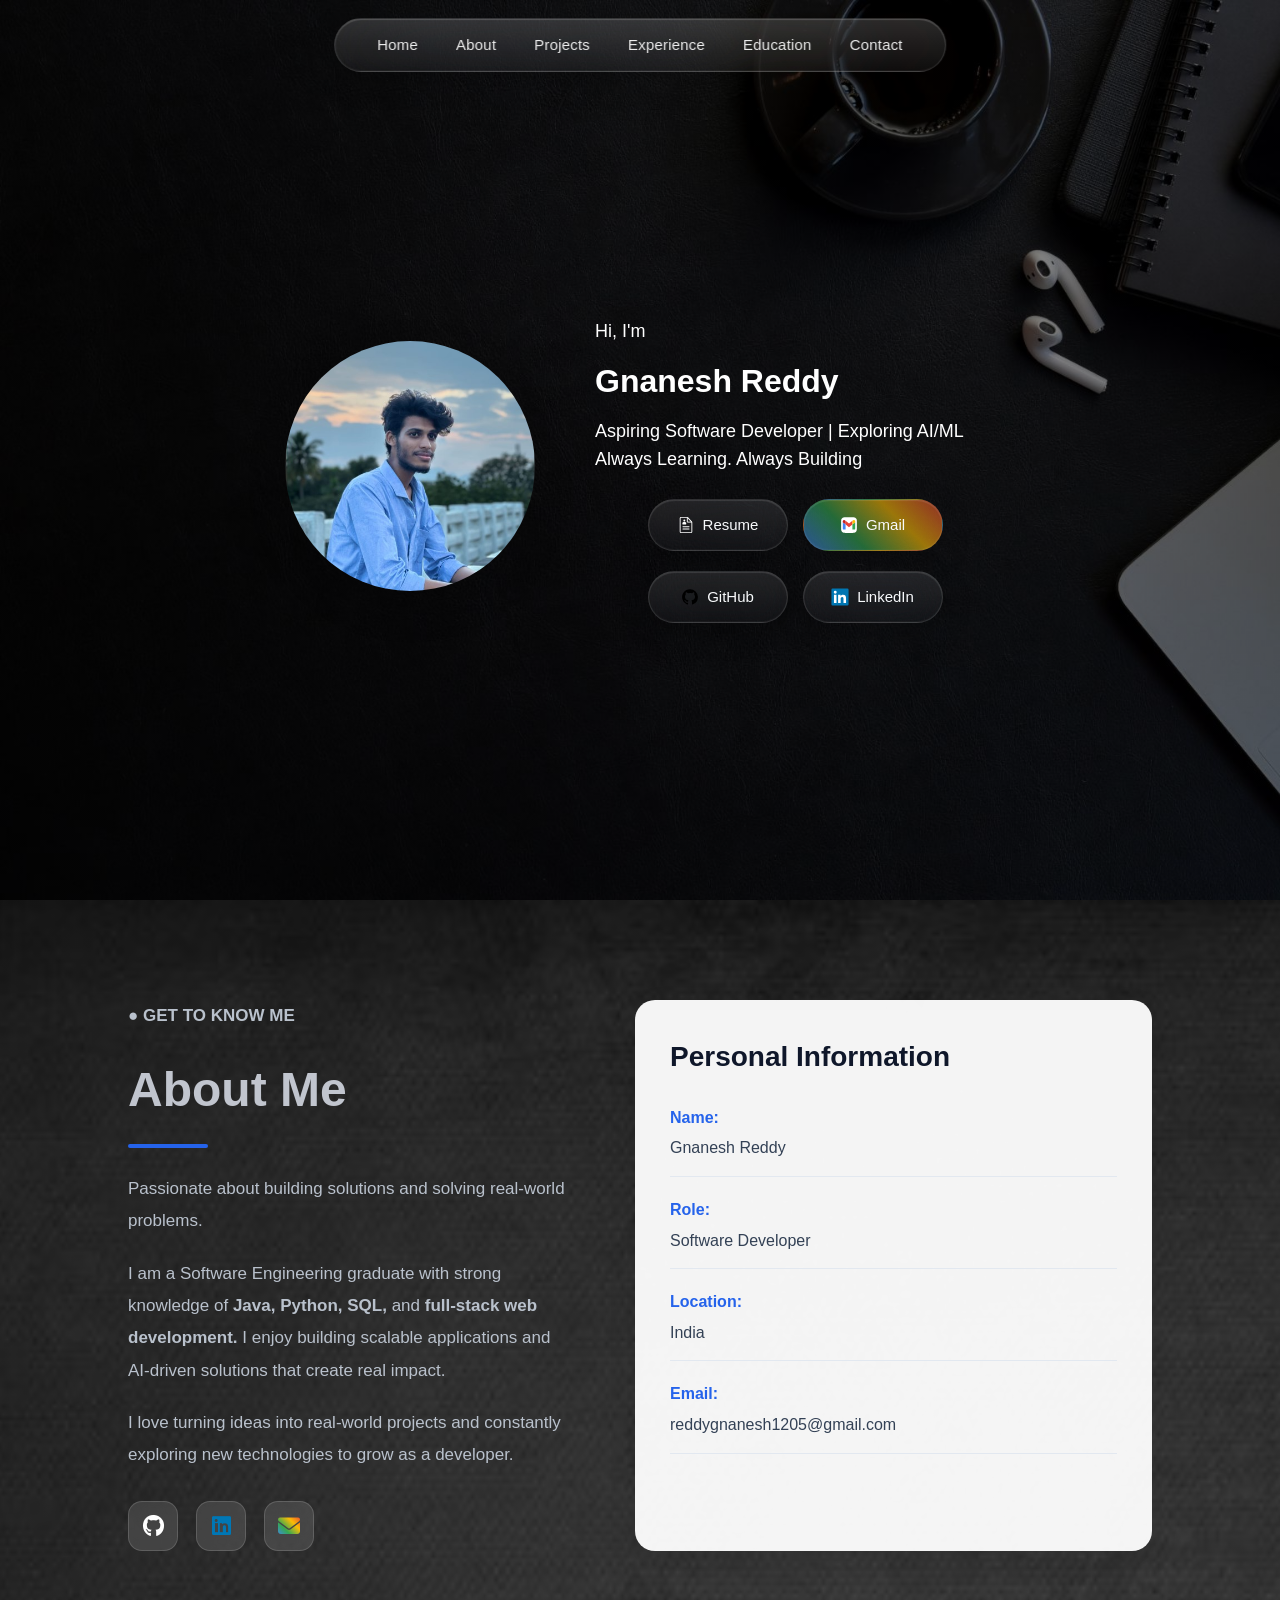
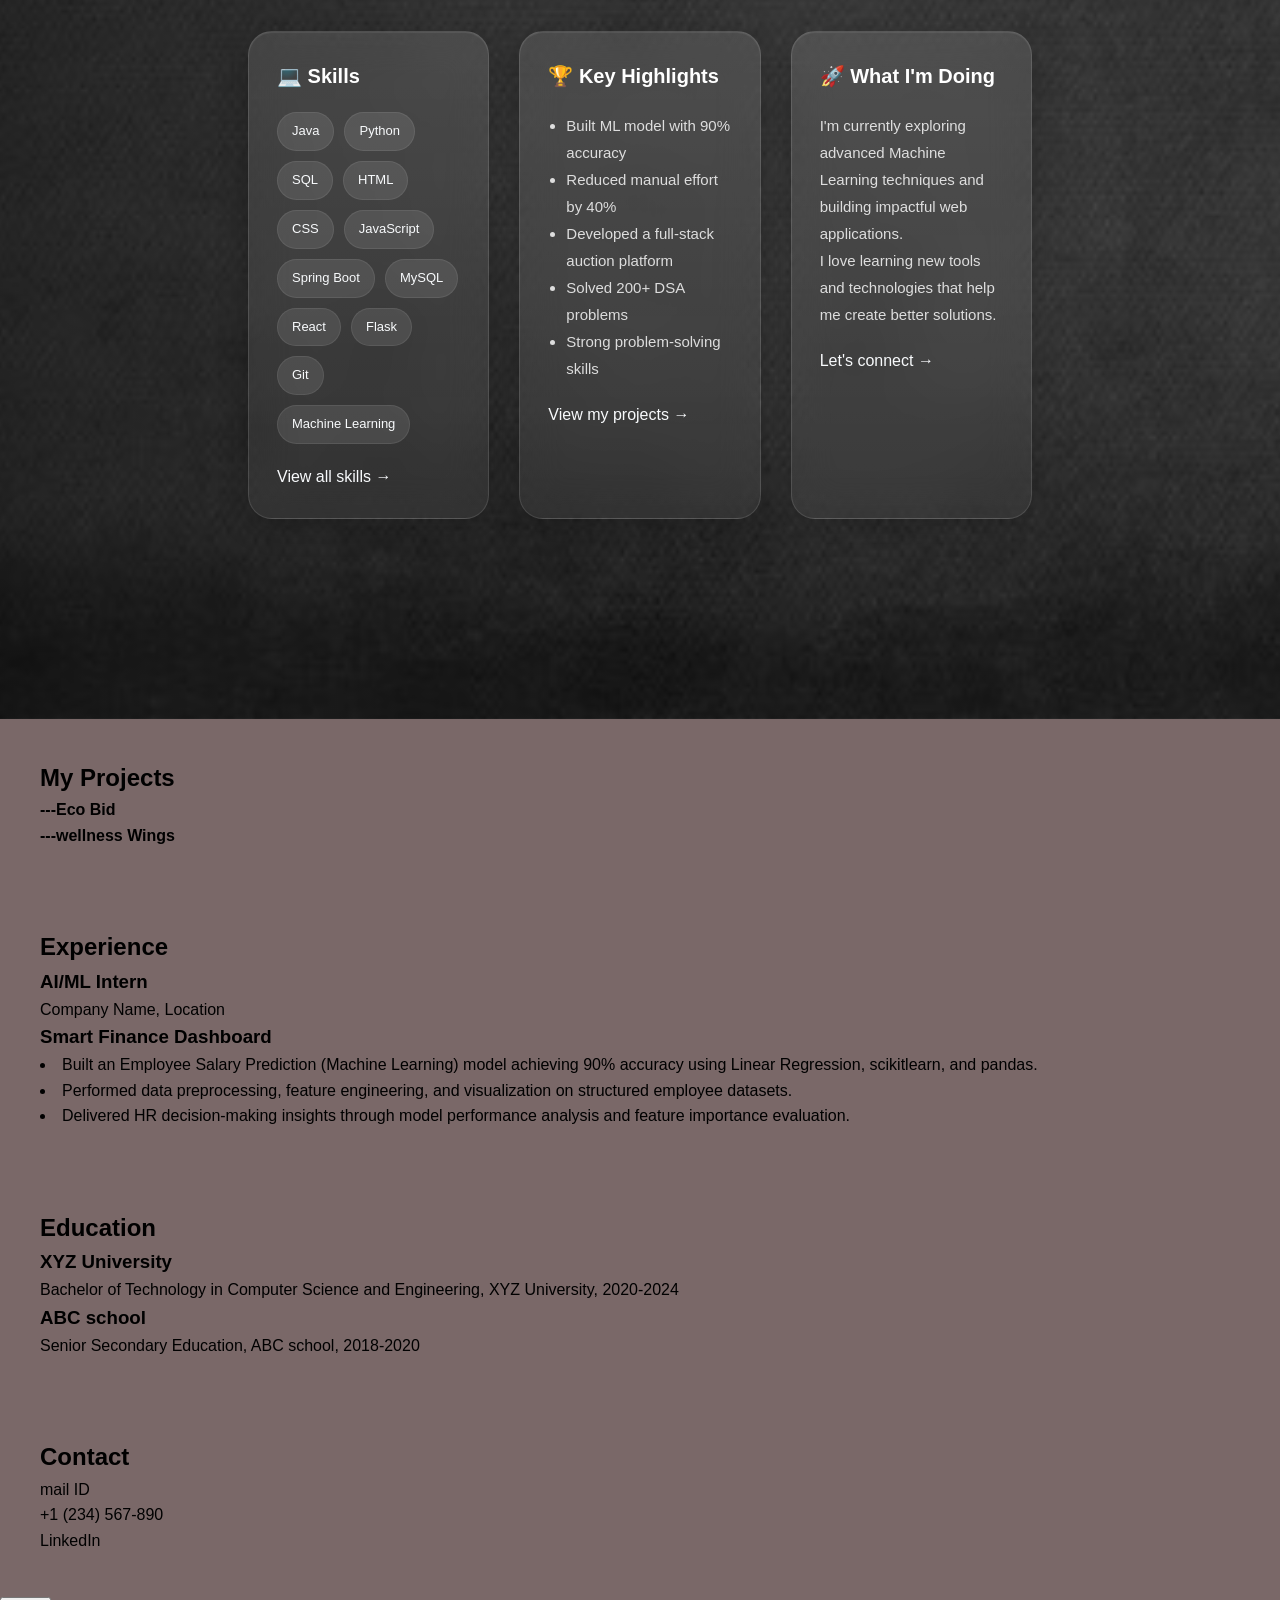
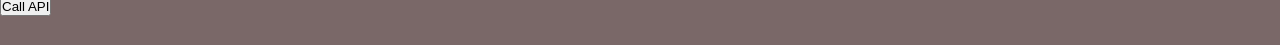
==== Index-page/index.html @ 22f705d9 "first commit" ====
<!DOCTYPE html>
<html lang="en">
<head>
    <meta charset="UTF-8">
    <meta name="viewport" content="width=device-width, initial-scale=1.0">
    <title>Gnanesh Reddy Portfolio</title>
    <link rel="stylesheet" href="style.css">
    <link rel="stylesheet"
href="https://cdnjs.cloudflare.com/ajax/libs/font-awesome/6.5.1/css/all.min.css">
</head>
<body>
    <!-- Navbar -->
    <header>
     <nav>
    <a href="#home">Home</a>
    <a href="#about">About</a>
    <a href="#projects">Projects</a>
    <a href="#experience">Experience</a>
    <a href="#education">Education</a>
    <a href="#contact">Contact</a>
</nav>
    </header>
    <section id="home" class="hero">
    <div class="hero-content">

        <!-- Left: Image -->
        <div class="hero-image">
            <img src="../images/gnanesh.jpeg" alt="Profile Photo">
        </div>

        <!-- Right: Text -->
        <div class="hero-text">
            <p class="intro">Hi, I'm</p>
            <h1>Gnanesh Reddy</h1>
            <h3 class="role">Aspiring Software Developer | Exploring AI/ML
            Always Learning. Always Building</h3>

            <div class="buttons">
                <a href="../files/Gnanesh_Reddy_Resume.pdf"class="resume"target="_blank"><img src="../icons/resume.svg" alt="resume">Resume</a>
                <a href="mailto:reddygnanesh1205@gmail.com"class="gmail"><img src="../icons/gmail.svg" alt="gmail">Gmail</a>
            </div>
            <div class="socials">
                <a href="https://github.com/gnanesh-reddy-12" class="social github" target="_blank"><img src="../icons/github.svg" alt="github">GitHub</a>
                <a href="http://www.linkedin.com/in/gnanesh-reddy" class="social linkedin" target="_blank"><img src="../icons/linkedin.svg" alt="linkedin">LinkedIn</a>
            </div>
</div>
</div>
                                             
</section>
<section id="about" class="about-section">

    <div class="about-container">

        <!-- Left Side -->
        <div class="about-text hidden-left">

            <p class="about-small-title">● GET TO KNOW ME</p>

            <h2>About Me</h2>

            <div class="about-line"></div>

            <p class="about-intro">
                Passionate about building solutions and solving real-world problems.
            </p>

            <p>
                I am a Software Engineering graduate with strong knowledge of 
                <strong>Java, Python, SQL,</strong> and 
                <strong>full-stack web development.</strong> 
                I enjoy building scalable applications and AI-driven solutions 
                that create real impact.
            </p>

            <p>
                I love turning ideas into real-world projects and constantly 
                exploring new technologies to grow as a developer.
            </p>

            <!-- Icons BELOW content -->
            <div class="mini-links">

    <a href="https://github.com/gnanesh-reddy-12"
       target="_blank"
       class="mini-box github-icon">

        <i class="fa-brands fa-github"></i>
    </a>

    <a href="https://linkedin.com/in/gnanesh-reddy"
       target="_blank"
       class="mini-box linkedin-icon">

        <i class="fa-brands fa-linkedin"></i>
    </a>

    <a href="mailto:reddygnanesh1205@gmail.com"
       class="mini-box gmail-icon">

        <i class="fa-solid fa-envelope"></i>
    </a>

</div>

        </div>

        <!-- Right Side -->
        <div class="about-card hidden-right">

            <h3>Personal Information</h3>

            <div class="info-item">
                <span>Name:</span>
                <p>Gnanesh Reddy</p>
            </div>

            <div class="info-item">
                <span>Role:</span>
                <p>Software Developer</p>
            </div>

            <div class="info-item">
                <span>Location:</span>
                <p>India</p>
            </div>

            <div class="info-item">
                <span>Email:</span>
                <p>reddygnanesh1205@gmail.com</p>
            </div>

        </div>

    </div>
    <section class="info-cards">

    <!-- Skills -->
    <div class="info-card">

        <h3>💻 Skills</h3>

        <div class="skill-tags">

            <span>Java</span>
            <span>Python</span>
            <span>SQL</span>
            <span>HTML</span>
            <span>CSS</span>
            <span>JavaScript</span>
            <span>Spring Boot</span>
            <span>MySQL</span>
            <span>React</span>
            <span>Flask</span>
            <span>Git</span>
            <span>Machine Learning</span>

        </div>

        <a href="#">View all skills →</a>

    </div>


    <!-- Highlights -->
    <div class="info-card">

        <h3>🏆 Key Highlights</h3>

        <ul>
            <li>Built ML model with 90% accuracy</li>
            <li>Reduced manual effort by 40%</li>
            <li>Developed a full-stack auction platform</li>
            <li>Solved 200+ DSA problems</li>
            <li>Strong problem-solving skills</li>
        </ul>

        <a href="#projects">View my projects →</a>

    </div>


    <!-- What I'm Doing -->
    <div class="info-card">

        <h3>🚀 What I'm Doing</h3>

        <p>
            I'm currently exploring advanced Machine Learning techniques
            and building impactful web applications.
        </p>

        <p>
            I love learning new tools and technologies that help me
            create better solutions.
        </p>

        <a href="#contact">Let's connect →</a>

    </div>

</section>

</section>

    <section id="projects"> 
    <h2>
    <a href="projects.html" class="main-link">My Projects</a>
</h2>
        <h4>---Eco Bid</h4>
        <h4>---wellness Wings</h4>
    </section>

    <section id="experience">
        <h2>Experience</h2>
        <h3>AI/ML Intern</h3>
        <p>Company Name, Location</p>
        <h3>Smart Finance Dashboard</h3>
            <li>
                Built an Employee Salary Prediction (Machine Learning) model achieving 90% accuracy using Linear Regression, scikitlearn, and pandas.
            </li>
            <li>
                Performed data preprocessing, feature engineering, and visualization on structured employee datasets.
            </li>
            <li>
               Delivered HR decision-making insights through model performance analysis and feature importance evaluation.
            </li>
    </section>

    <section id="education">
        <h2>Education</h2>
        <h3> XYZ University</h3>
        <p>Bachelor of Technology in Computer Science and Engineering, XYZ University, 2020-2024</p>
        <h3>ABC school</h3>
        <p>Senior Secondary Education, ABC school, 2018-2020</p>
    </section>


    <section id="contact">
        <h2>Contact</h2>
        <a href="mailto:reddygnanesh1205@gmail.com" class="main-link">mail ID</a>
        <p>
            <a href="tel:+1234567890" class="main-link">+1 (234) 567-890</a>
        </p>
        <p>
            <a href="http://www.linkedin.com/in/gnanesh-reddy" class="main-link" target="_blank">LinkedIn</a>
        </p>
    </section>
    <button onclick="callData()">Call API</button>
    <marquee>
        <div id="api-data">
        </div>
    </marquee>
    <!-- Link JS -->
    <script src="main.js"></script>
</body>
</html>
---- Index-page/style.css ----
* {
    margin: 0;
    padding: 0;
    box-sizing: border-box;
}
body {
    font-family: Arial, sans-serif;
    line-height: 1.6;
    background: #7a6868;
    background-size: cover;
    background-position: center;
    background-repeat: no-repeat;
}
header {
    position: fixed;
    top: 18px;
    left: 50%;
    transform: translateX(-50%);
    z-index: 1000;
}
nav {
    display: flex;
    align-items: center;
    justify-content: center;
    gap: 38px;
    padding: 14px 42px;
    border-radius: 999px;
    background:                         /* Liquid Glass */
        linear-gradient(
            to bottom,
            rgba(255,255,255,0.16),
            rgba(255,255,255,0.05)
        );
    backdrop-filter: blur(30px) saturate(180%);
    -webkit-backdrop-filter: blur(30px) saturate(180%);
    border: 1px solid rgba(255,255,255,0.12);
    box-shadow:
        0 8px 30px rgba(0,0,0,0.22),
        inset 0 1px 1px rgba(255,255,255,0.18),
        inset 0 -1px 1px rgba(255,255,255,0.05);
    overflow: hidden;
    position: relative;
}
nav a {
    position: relative;
    text-decoration: none;
    color: rgba(255,255,255,0.92);
    font-size: 15px;
    font-weight: 500;
    letter-spacing: 0.2px;
    transition: all 0.25s ease;
}
nav a:hover {
    color: white;
    transform: translateY(-2px);
}
nav a::after {
    content: "";
    position: absolute;
    left: 0;
    bottom: -5px;
    width: 0%;
    height: 1.5px;
    border-radius: 20px;
    background: rgba(255,255,255,0.75);
    transition: width 0.25s ease;
}
nav a:hover::after {
    width: 100%;
}
section {
    padding: 40px;
}
.main-link {
    text-decoration: none;
    color: inherit;
}
.main-link:hover {
    color: #3a3737;         
}
.hero {
    height: 100vh;              /* full screen */
    padding-top: 80px;          /* pushes content below navbar */
    display: flex;
    justify-content: center;
    align-items: center;
    background-image: 
        linear-gradient(rgba(0,0,0,0.5), rgba(0,0,0,0.5)),
        url("../images/main_background.jpg");
    background-size: cover;
    background-position: center;
}
.hero-content {
    display: flex;
    align-items: center;
    justify-content: center;
    gap: 60px;
    max-width: 1100px;
    width: 100%;
}
.hero-image img {
    width: 250px;
    height: 250px;
    transition: transform 0.3s ease;
    border-radius: 50%;
    object-fit: cover;
    border: transparent;
    box-shadow: 0 15px 40px rgba(0,0,0,0.15);
}
.hero-image img:hover {
    transform: scale(1.15);
    box-shadow: 0 15px 40px rgba(255, 255, 255, 0.55);
}
.hero-text {
    font-size: 18px;
    font-weight: 500;
    max-width: 400px;
    color: white;
}
.intro {
    font-size: 18px; 
    font-weight: 500;   
    color: white;
    margin-bottom: 5px;
}
    .hero-text h1 {
    color: white;
    font-size: 32px;
    font-weight: 700;
    margin: 10px 0;
}

.role {
    color: #ffffff;
    font-size: 18px;
    font-weight: 500;
    margin-bottom: 25px;   /* increase spacing */
    display: block;
}
.buttons {
    display: flex;
    gap: 15px;
    justify-content: center;
    margin-bottom: 20px;
}
.resume,
.gmail,
.social {
    min-width: 140px;
    height: 52px;
    padding: 12px 24px;
    border-radius: 999px;
    display: inline-flex;
    align-items: center;
    justify-content: center;
    gap: 8px;
    text-decoration: none;
    color: #f8fafc;
    font-size: 15px;
    font-weight: 500;
    background:
        linear-gradient(
            to bottom,
            rgba(255,255,255,0.14),
            rgba(255,255,255,0.05)
        );
    backdrop-filter: blur(22px) saturate(180%);
    -webkit-backdrop-filter: blur(22px) saturate(180%);
    border: 1px solid rgba(255,255,255,0.12);
    box-shadow:
        0 8px 30px rgba(0,0,0,0.22),
        inset 0 1px 1px rgba(255,255,255,0.12),
        inset 0 -1px 1px rgba(255,255,255,0.04);
    transition: all 0.3s ease;
}
.resume:hover,
.social:hover {
    transform: translateY(-4px);
    background:
        linear-gradient(
            to bottom,
            rgba(255,255,255,0.18),
            rgba(255,255,255,0.08)
        );
    box-shadow:
        0 12px 35px rgba(255,255,255,0.08),
        0 6px 20px rgba(0,0,0,0.22);
}
.resume {
    background:
        linear-gradient(
            to bottom,
            rgba(255,255,255,0.10),
            rgba(255,255,255,0.03)
        );
}
.gmail {
    background:
        linear-gradient(
            45deg,
            rgba(66,133,244,0.60),
            rgba(52,168,83,0.60),
            rgba(251,188,5,0.60),
            rgba(234,67,53,0.60)
        );
    border: 1px solid rgba(255,255,255,0.08);
}
.gmail:hover {
    transform: translateY(-4px);
    background:
        linear-gradient(
            45deg,
            rgba(66,133,244,0.75),
            rgba(52,168,83,0.75),
            rgba(251,188,5,0.75),
            rgba(234,67,53,0.75)
        );
    box-shadow:
        0 12px 35px rgba(255,255,255,0.08),
        0 6px 20px rgba(0,0,0,0.22);
}
.resume img,
.gmail img,
.social img {
    width: 18px;
    height: 18px;
    object-fit: contain;
}
.socials {
    margin-top: 20px;
    display: flex;
    gap: 15px;
    justify-content: center;
    flex-wrap: wrap;
}
.github {
    background:
        linear-gradient(
            to bottom,
            rgba(255,255,255,0.10),
            rgba(255,255,255,0.03)
        );
}
.linkedin {
    background:
        linear-gradient(
            to bottom,
            rgba(255,255,255,0.10),
            rgba(255,255,255,0.03)
        );
}
.github:hover,
.linkedin:hover {
    background:
        linear-gradient(
            to bottom,
            rgba(255,255,255,0.16),
            rgba(255,255,255,0.06)
        );

    border: 1px solid rgba(255,255,255,0.15);

    box-shadow:
        0 12px 35px rgba(255,255,255,0.08),
        0 6px 20px rgba(0,0,0,0.22);
}
.about-section {
    padding: 100px 10%;
    min-height: 100vh;
    background-image:
        linear-gradient(rgba(0,0,0,0.55),
            rgba(0,0,0,0.55)),
        url("../images/2_background.jpg");
    background-size: cover;
    background-position: center;
    background-repeat: no-repeat;
}
.about-container {
    display: flex;
    justify-content: space-between;
    gap: 60px;
    flex-wrap: wrap;
}
.about-text {
    flex: 1;
    min-width: 300px;
}
.about-small-title {
    color: #ced8ed;
    font-weight: 600;
    margin-bottom: 10px;
}
.about-text p {
    color: #b9c1cc;
    line-height: 1.9;
    margin-bottom: 20px;
    font-size: 17px;
}
.about-text h2 {
    font-size: 48px;
    margin-bottom: 15px;
    color: #c1c5ce;
}
.about-line {
    width: 80px;
    height: 4px;
    background: #2563eb;
    border-radius: 10px;
    margin-bottom: 25px;
}
.about-intro {
    font-size: 22px;
    font-weight: 500;
    color: #334155;
    margin-bottom: 25px;
}
.about-card {
    flex: 1;
    min-width: 280px;
    transition-delay: 0.2s;
    background: rgba(255,255,255,0.95);
    padding: 35px;
    border-radius: 20px;
    box-shadow: 0 10px 30px rgba(0,0,0,0.08);
}
.about-card h3 {
    margin-bottom: 25px;
    color: #0f172a;
    font-size: 28px;
}
.info-item {
    margin-bottom: 20px;
    padding-bottom: 15px;
    border-bottom: 1px solid #e2e8f0;
}
.info-item span {
    font-weight: bold;
    color: #2563eb;
}
.info-item p {
    margin-top: 5px;
    color: #334155;
}
/* Hidden initially */
.hidden-left,
.hidden-right {
    opacity: 0;
    transition: all 1.8s cubic-bezier(0.22, 1, 0.36, 1);
}
.hidden-left {
    transform: translateX(-120px);
}
.hidden-right {
    transform: translateX(120px);
}
.show {
    opacity: 1;
    transform: translateX(0);
}
.mini-links {
    display: flex;
    gap: 18px;
    margin-top: 30px;
}
.mini-box {
    width: 50px;
    height: 50px;
    display: flex;
    justify-content: center;
    align-items: center;
    background: rgba(255,255,255,0.12);
    border-radius: 14px;
    text-decoration: none;
    backdrop-filter: blur(10px);
    border: 1px solid rgba(255,255,255,0.15);
    transition: all 0.3s ease;
}
.mini-box i {
    font-size: 22px;
}
/* Hover animation */
.mini-box:hover {
    transform: translateY(-5px) scale(1.08);
}
/* GitHub */
.github-icon i {
    color: #ffffff;
}
/* LinkedIn */
.linkedin-icon i {
    color: #0077b5;
}
/* Gmail */
.gmail-icon i {
    background: linear-gradient(
        45deg,
        #4285F4,
        #34A853,
        #FBBC05,
        #EA4335
    );
    -webkit-background-clip: text;
    -webkit-text-fill-color: transparent;
}
/* Cards Section */
.info-cards {
    display: grid;
    grid-template-columns: repeat(3, 1fr);
    gap: 30px;
    /* ALIGN WITH ABOUT CONTENT */
    max-width: 1320px;

    margin: 80px auto 0 auto;

    padding: 0 120px 100px;

}
/* Individual Card */
.info-card {
    padding: 28px;
    width: 100%;
    border-radius: 24px;

    /* Liquid Glass */
    background:
        linear-gradient(
            to bottom,
            rgba(255,255,255,0.12),
            rgba(255,255,255,0.05)
        );

    backdrop-filter: blur(20px) saturate(180%);
    -webkit-backdrop-filter: blur(20px) saturate(180%);

    border: 1px solid rgba(255,255,255,0.12);

    box-shadow:
        0 8px 30px rgba(0,0,0,0.22),
        inset 0 1px 1px rgba(255,255,255,0.08);

    transition: 0.3s ease;
}

/* Hover */
.info-card:hover {
    transform: translateY(-6px);

    box-shadow:
        0 12px 35px rgba(255,255,255,0.08),
        0 8px 25px rgba(0,0,0,0.25);
}

/* Titles */
.info-card h3 {
    color: #ffffff;

    margin-bottom: 20px;

    font-size: 20px;
}

/* Paragraph */
.info-card p,
.info-card li {
    color: rgba(255,255,255,0.82);

    line-height: 1.8;

    font-size: 15px;
}

/* List */
.info-card ul {
    padding-left: 18px;
}

/* Tags */
.skill-tags {
    display: flex;

    flex-wrap: wrap;

    gap: 10px;
}

/* Skill Tag */
.skill-tags span {
    padding: 8px 14px;

    border-radius: 999px;

    background: rgba(255,255,255,0.10);

    border: 1px solid rgba(255,255,255,0.08);

    color: #f8fafc;

    font-size: 13px;
}

/* Links */
.info-card a {
    display: inline-block;

    margin-top: 20px;

    color: #f8fafc;

    text-decoration: none;

    font-weight: 500;
}
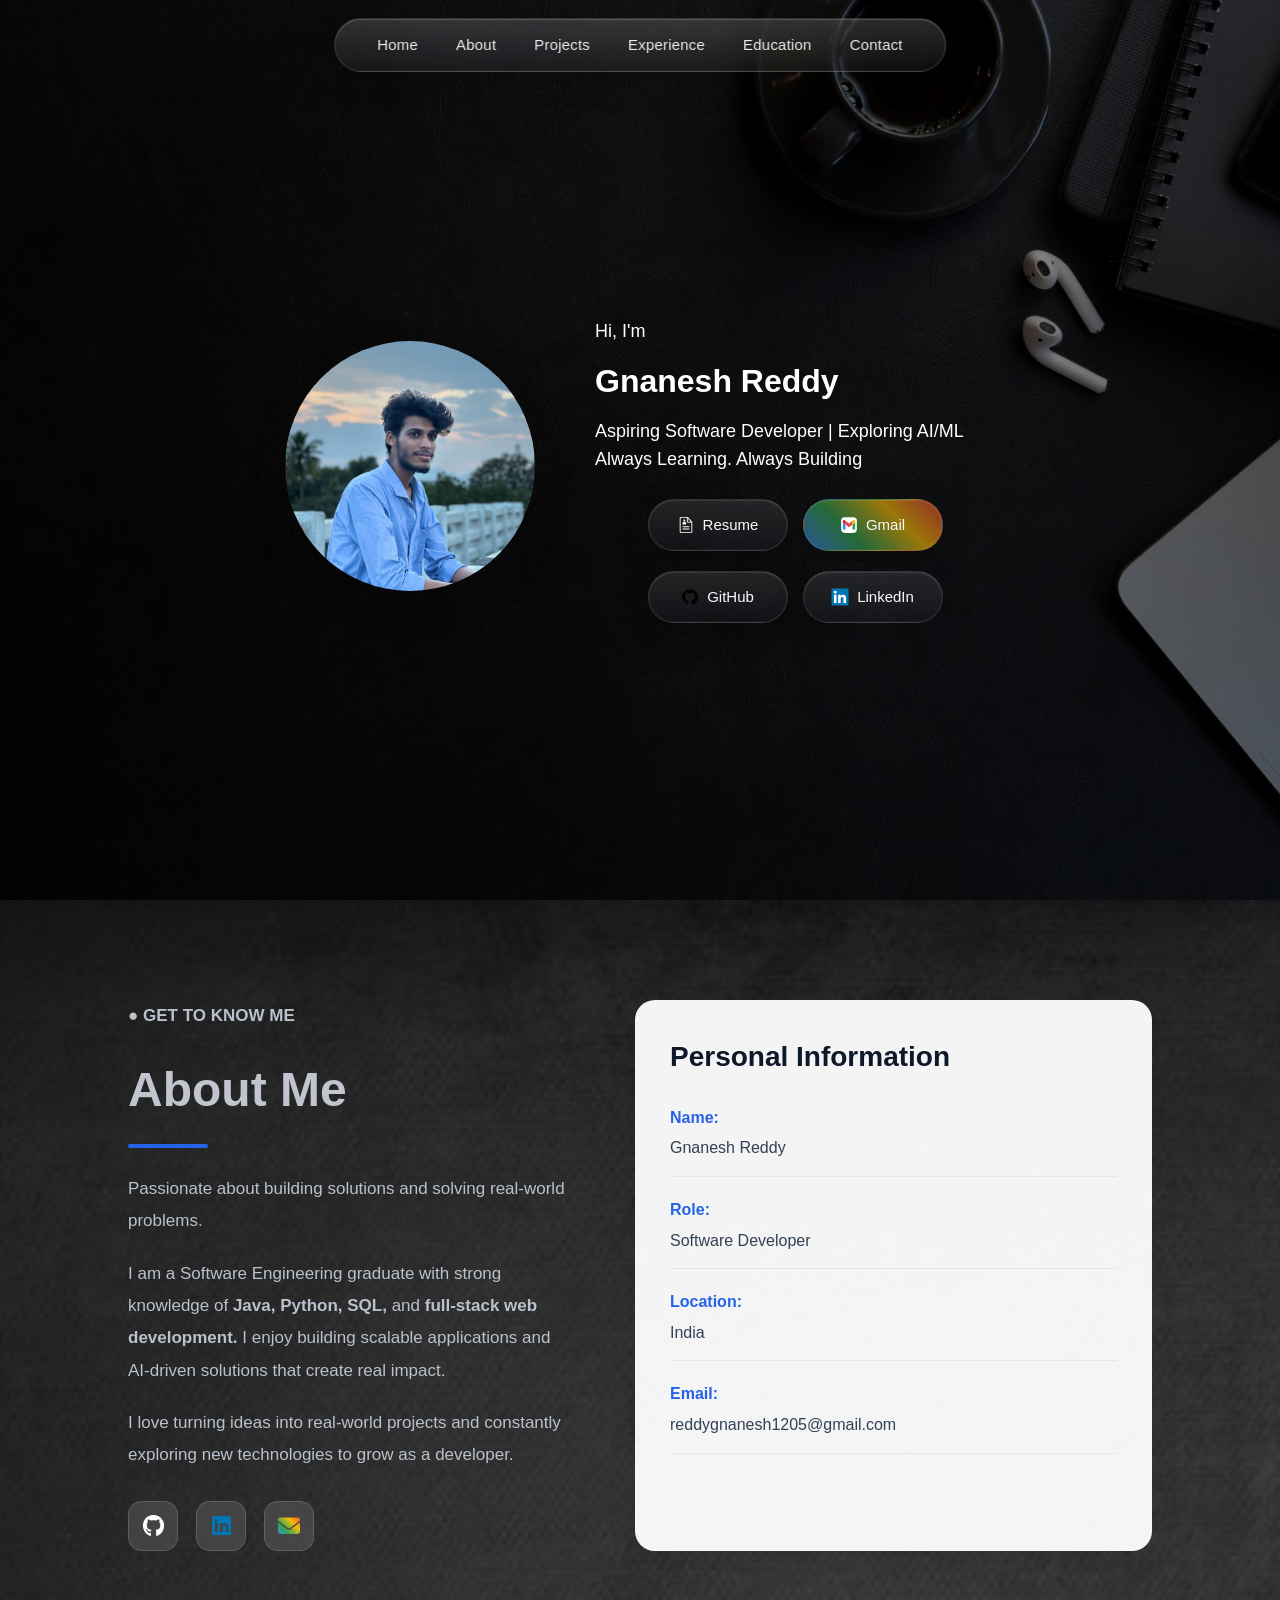
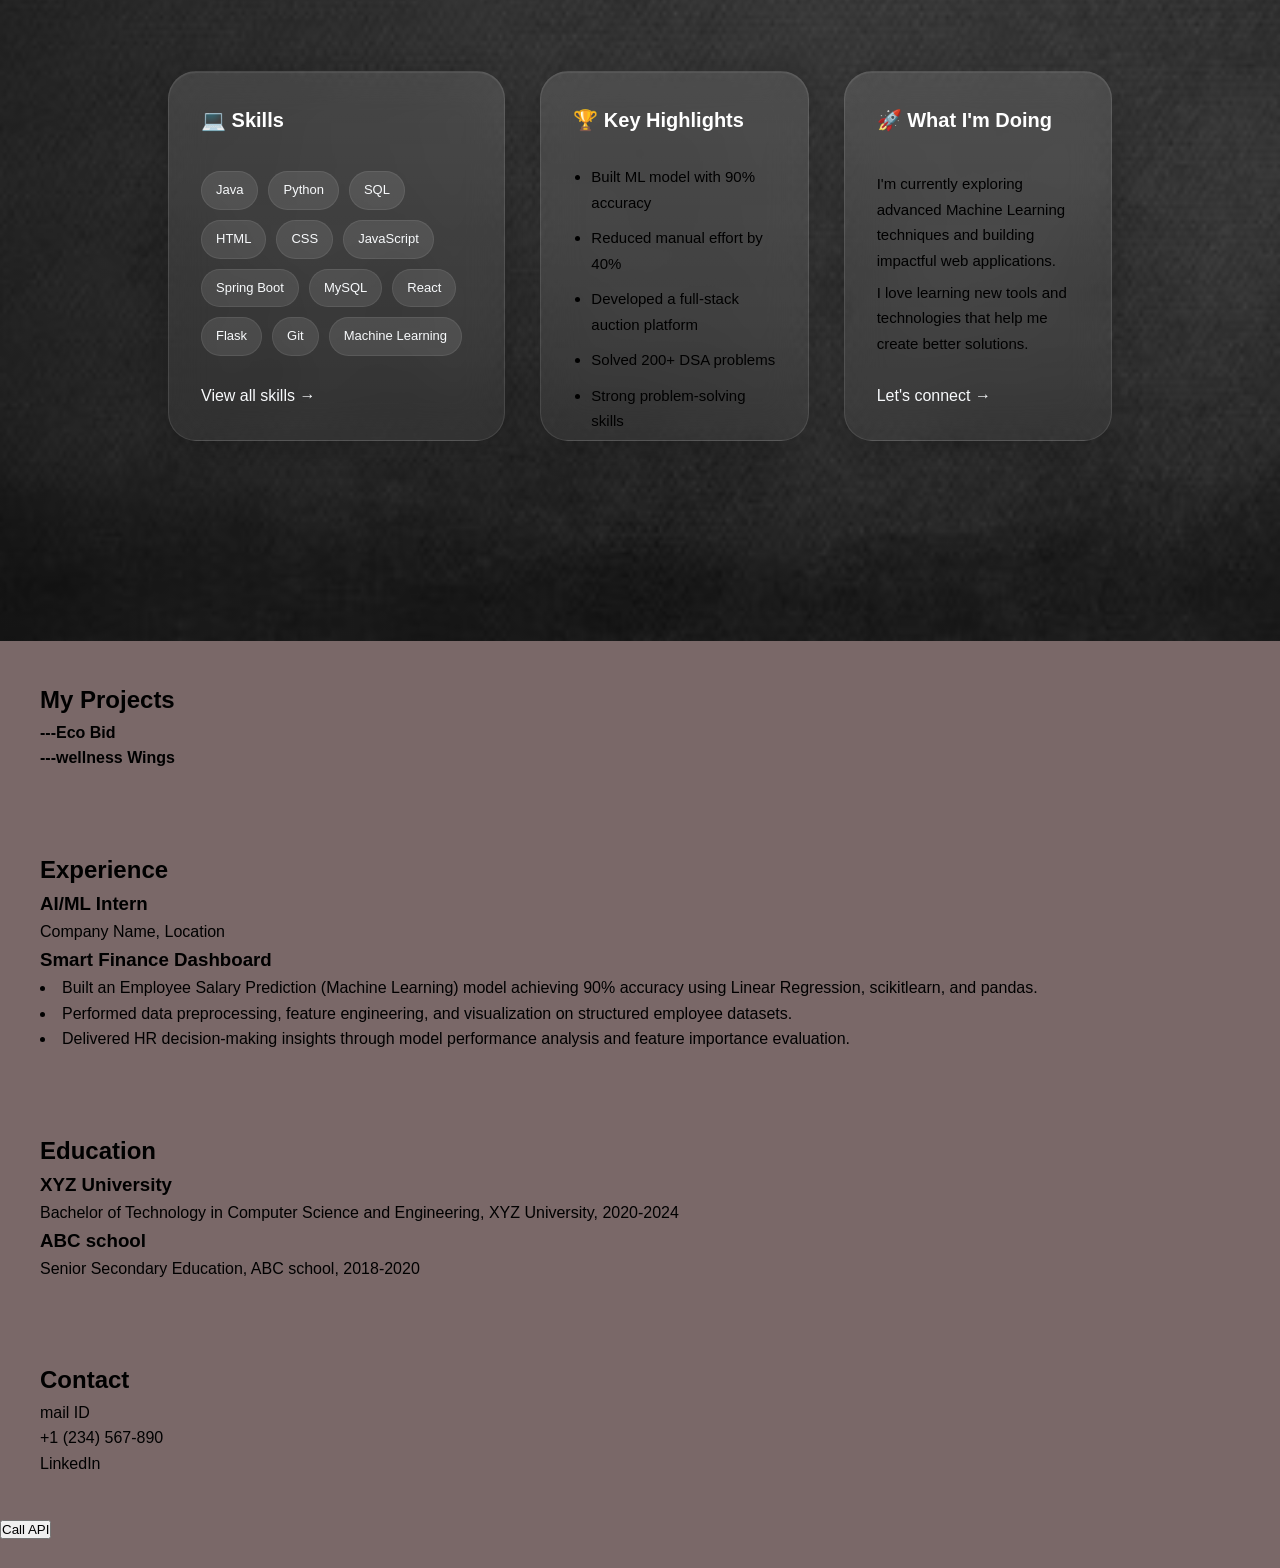
==== commit cc8c7f43: "updated portfolio design" ====
--- a/Index-page/index.html
+++ b/Index-page/index.html
@@ -135,7 +135,7 @@
     <section class="info-cards">
 
     <!-- Skills -->
-    <div class="info-card">
+    <div class="info-card skills-card">
 
         <h3>💻 Skills</h3>
 
@@ -162,7 +162,7 @@
 
 
     <!-- Highlights -->
-    <div class="info-card">
+    <div class="info-card highlights-card">
 
         <h3>🏆 Key Highlights</h3>
 
@@ -180,7 +180,7 @@
 
 
     <!-- What I'm Doing -->
-    <div class="info-card">
+    <div class="info-card doing-card">
 
         <h3>🚀 What I'm Doing</h3>
 
--- a/Index-page/style.css
+++ b/Index-page/style.css
@@ -265,6 +265,8 @@
         0 6px 20px rgba(0,0,0,0.22);
 }
 .about-section {
+    padding-left: 120px;
+    padding-right: 120px;
     padding: 100px 10%;
     min-height: 100vh;
     background-image:
@@ -404,24 +406,40 @@
 }
 /* Cards Section */
 .info-cards {
-    display: grid;
-    grid-template-columns: repeat(3, 1fr);
-    gap: 30px;
-    /* ALIGN WITH ABOUT CONTENT */
-    max-width: 1320px;
-
-    margin: 80px auto 0 auto;
-
-    padding: 0 120px 100px;
-
-}
-/* Individual Card */
+    display: flex;
+
+    gap: 35px;
+
+    margin-top: 80px;
+
+    padding-bottom: 100px;
+
+    /* IMPORTANT */
+    width: 100%;
+
+    justify-content: space-between;
+
+    align-items: stretch;
+}
+
+/* ALL cards */
 .info-card {
-    padding: 28px;
-    width: 100%;
-    border-radius: 24px;
-
-    /* Liquid Glass */
+    width: 400px;
+
+    height: 370px;
+
+    padding: 32px;
+
+    border-radius: 28px;
+
+    overflow: hidden;
+
+    display: flex;
+
+    flex-direction: column;
+
+    justify-content: space-between;
+
     background:
         linear-gradient(
             to bottom,
@@ -432,13 +450,22 @@
     backdrop-filter: blur(20px) saturate(180%);
     -webkit-backdrop-filter: blur(20px) saturate(180%);
 
-    border: 1px solid rgba(255,255,255,0.12);
+    border: 1px solid rgba(255,255,255,0.10);
 
     box-shadow:
         0 8px 30px rgba(0,0,0,0.22),
         inset 0 1px 1px rgba(255,255,255,0.08);
-
-    transition: 0.3s ease;
+}
+
+/* Skills Card Bigger */
+.skills-card {
+    width: 420px;
+}
+
+/* Other Cards */
+.highlights-card,
+.doing-card {
+    width: 330px;
 }
 
 /* Hover */
@@ -453,18 +480,14 @@
 /* Titles */
 .info-card h3 {
     color: #ffffff;
-
+    min-height: 40px;
     margin-bottom: 20px;
 
     font-size: 20px;
 }
-
-/* Paragraph */
 .info-card p,
 .info-card li {
-    color: rgba(255,255,255,0.82);
-
-    line-height: 1.8;
+    line-height: 1.7;
 
     font-size: 15px;
 }
@@ -473,6 +496,9 @@
 .info-card ul {
     padding-left: 18px;
 }
+.info-card ul li {
+    margin-bottom: 10px;
+}
 
 /* Tags */
 .skill-tags {
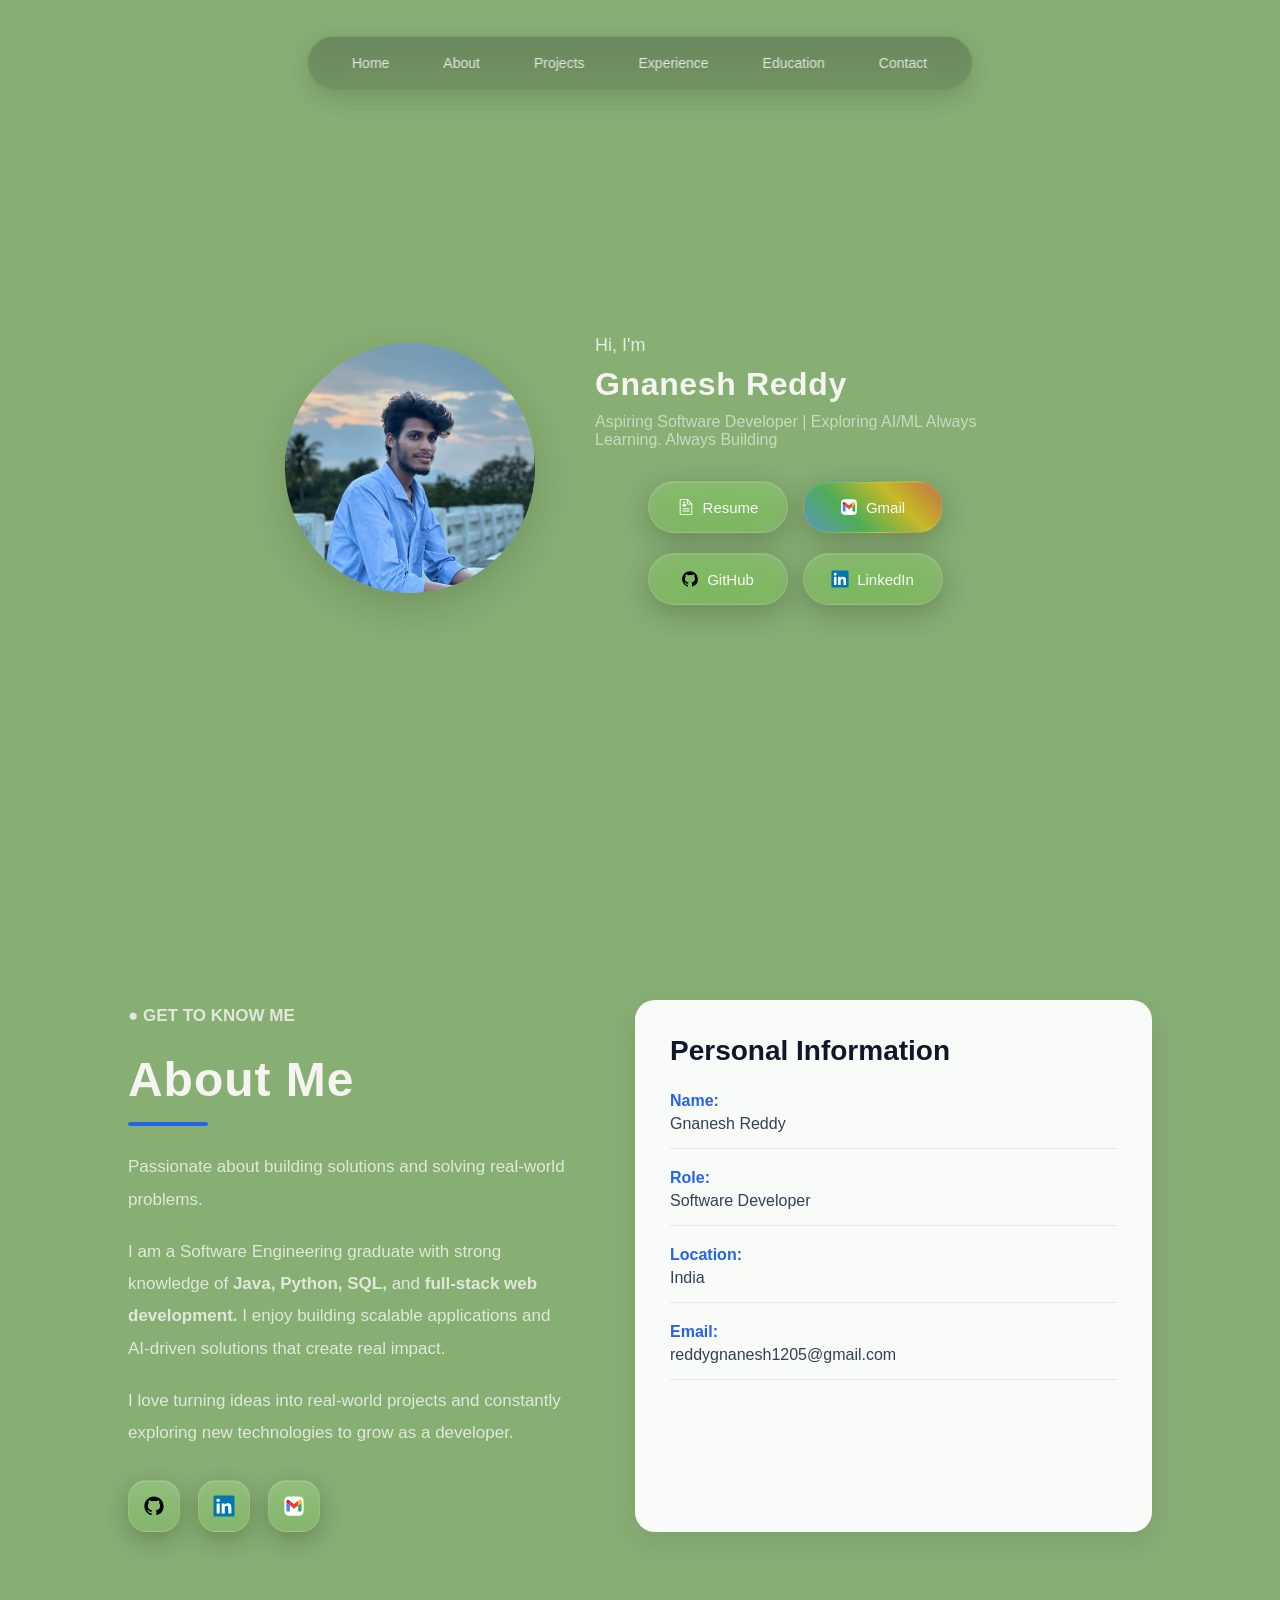
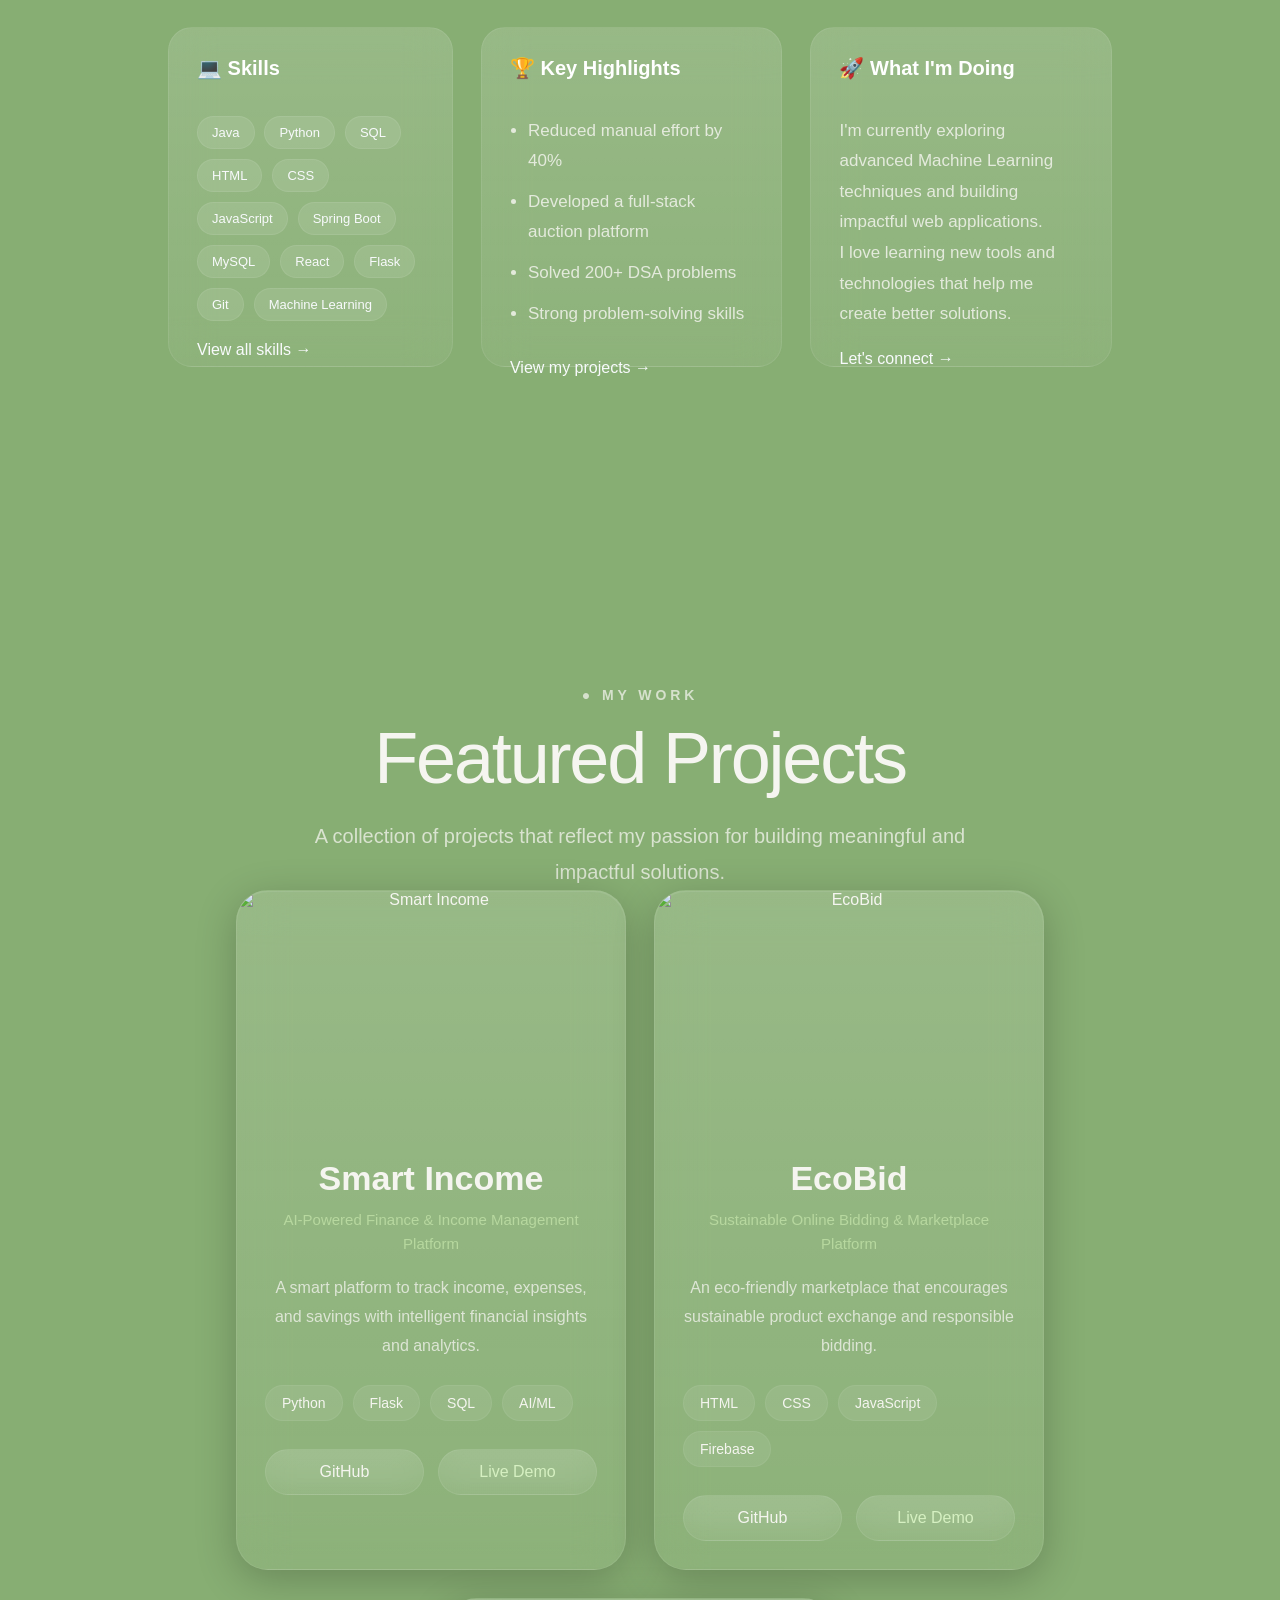
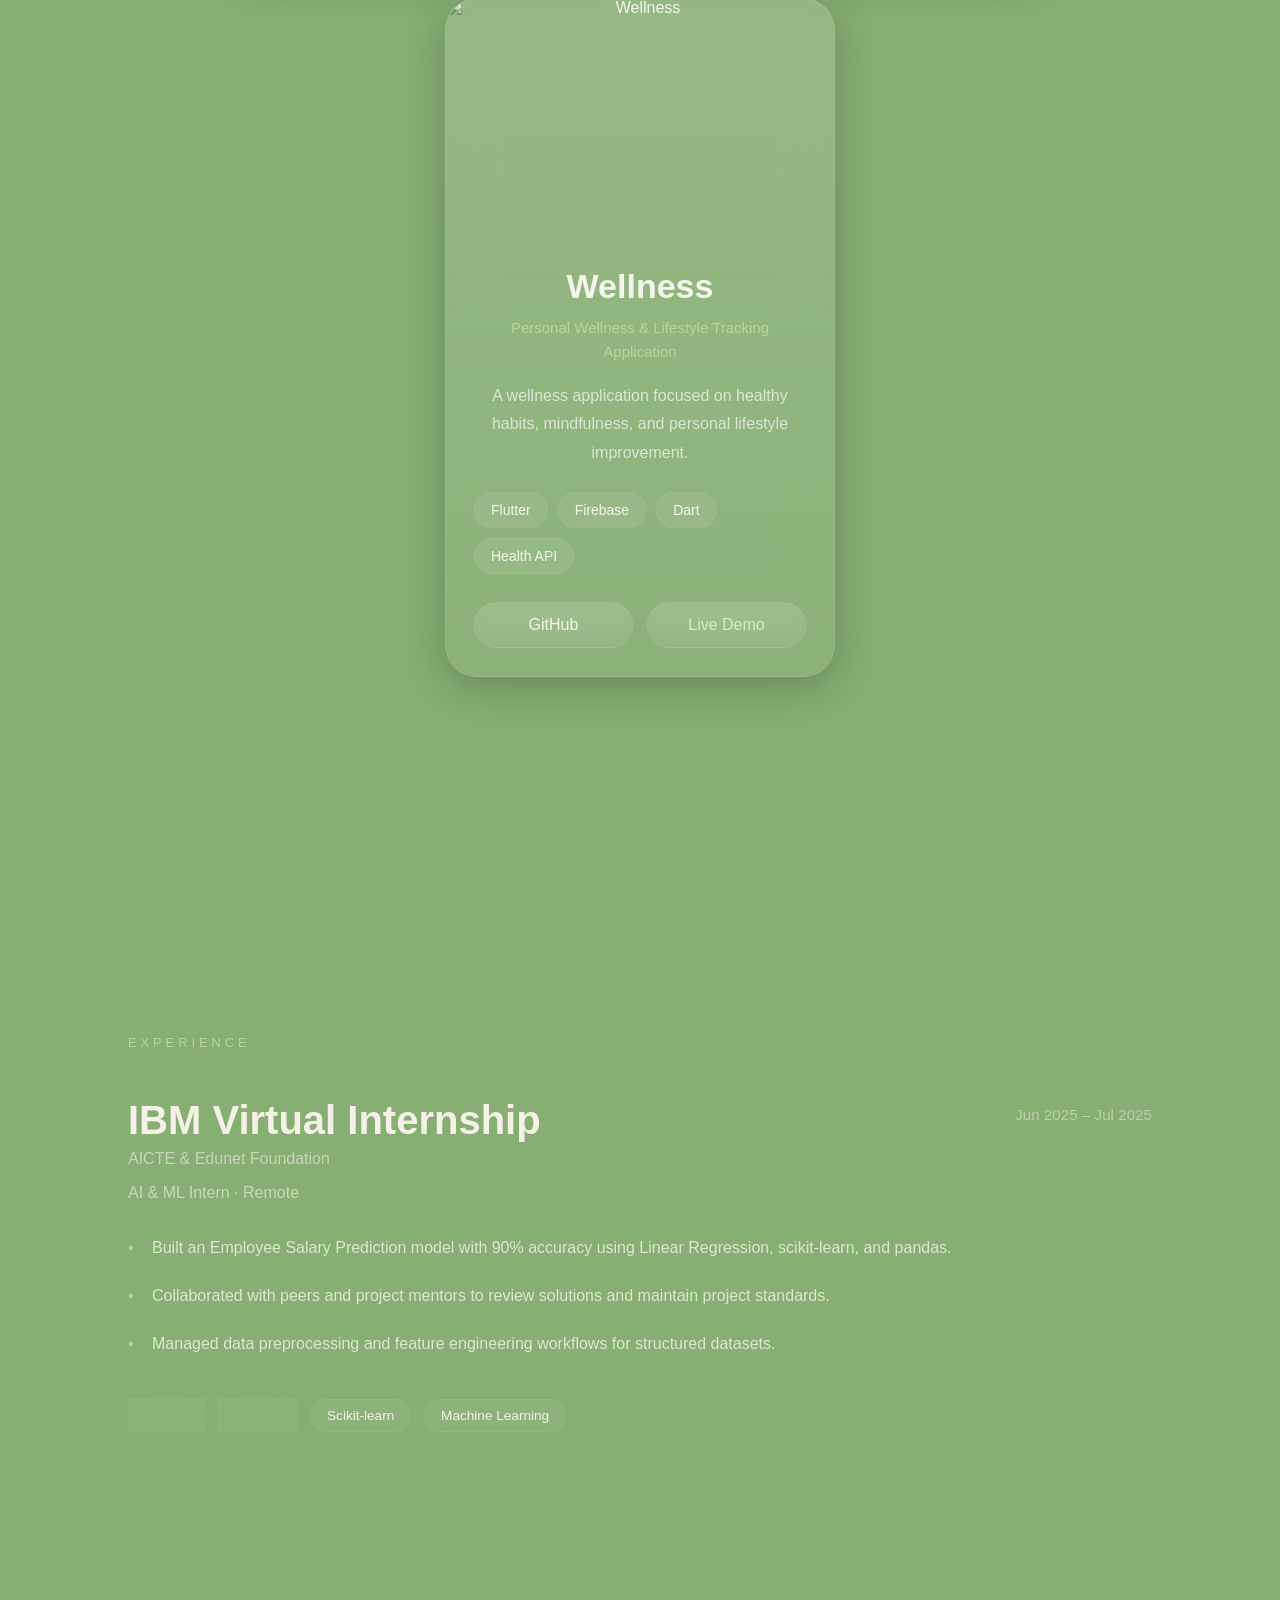
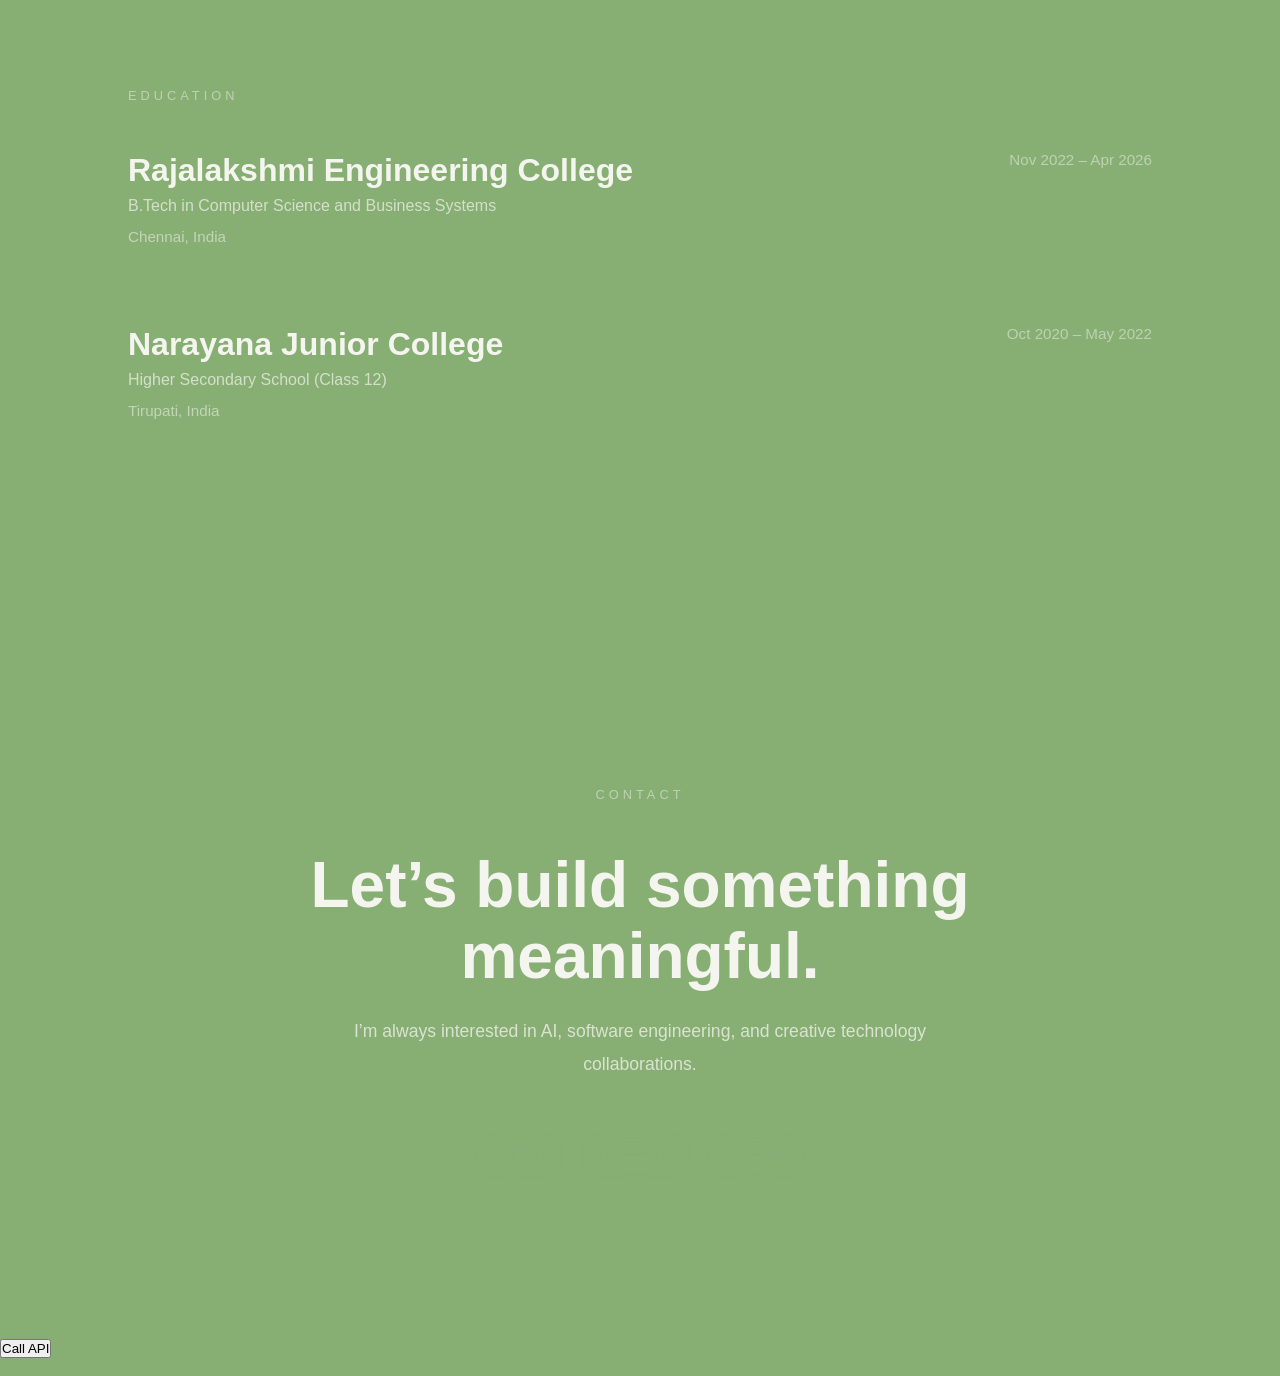
==== commit 5f8bd719: "improved html" ====
--- a/Index-page/index.html
+++ b/Index-page/index.html
@@ -76,28 +76,30 @@
                 I love turning ideas into real-world projects and constantly 
                 exploring new technologies to grow as a developer.
             </p>
-
-            <!-- Icons BELOW content -->
-            <div class="mini-links">
+<!-- Icons BELOW content -->
+<div class="mini-links">
 
     <a href="https://github.com/gnanesh-reddy-12"
        target="_blank"
        class="mini-box github-icon">
 
-        <i class="fa-brands fa-github"></i>
+        <img src="../icons/github.svg" alt="GitHub">
+
     </a>
 
     <a href="https://linkedin.com/in/gnanesh-reddy"
        target="_blank"
        class="mini-box linkedin-icon">
 
-        <i class="fa-brands fa-linkedin"></i>
+        <img src="../icons/linkedin.svg" alt="LinkedIn">
+
     </a>
 
     <a href="mailto:reddygnanesh1205@gmail.com"
        class="mini-box gmail-icon">
 
-        <i class="fa-solid fa-envelope"></i>
+        <img src="../icons/gmail.svg" alt="Gmail">
+
     </a>
 
 </div>
@@ -167,7 +169,6 @@
         <h3>🏆 Key Highlights</h3>
 
         <ul>
-            <li>Built ML model with 90% accuracy</li>
             <li>Reduced manual effort by 40%</li>
             <li>Developed a full-stack auction platform</li>
             <li>Solved 200+ DSA problems</li>
@@ -203,48 +204,252 @@
 </section>
 
     <section id="projects"> 
-    <h2>
-    <a href="projects.html" class="main-link">My Projects</a>
-</h2>
-        <h4>---Eco Bid</h4>
-        <h4>---wellness Wings</h4>
+  <div class="projects-heading">
+
+    <p class="projects-small-title">● MY WORK</p>
+
+    <h2>Featured Projects</h2>
+
+    <p class="projects-subtitle">
+        A collection of projects that reflect my passion for building
+        meaningful and impactful solutions.
+    </p>
+    <div class="projects-container">
+
+    <!-- Project 1 -->
+    <div class="project-card">
+
+        <div class="project-image">
+            <img src="../images/smart-income.jpg" alt="Smart Income">
+        </div>
+
+        <div class="project-content">
+
+            <h3>Smart Income</h3>
+
+            <p class="project-tagline">
+                AI-Powered Finance & Income Management Platform
+            </p>
+
+            <p class="project-description">
+                A smart platform to track income, expenses, and savings
+                with intelligent financial insights and analytics.
+            </p>
+
+            <div class="project-tech">
+                <span>Python</span>
+                <span>Flask</span>
+                <span>SQL</span>
+                <span>AI/ML</span>
+            </div>
+
+            <div class="project-buttons">
+
+                <a href="#" class="project-btn">
+                    GitHub
+                </a>
+
+                <a href="#" class="project-btn live-btn">
+                    Live Demo
+                </a>
+
+            </div>
+
+        </div>
+
+    </div>
+
+    <!-- Project 2 -->
+    <div class="project-card">
+
+        <div class="project-image">
+            <img src="../images/ecobid.jpg" alt="EcoBid">
+        </div>
+
+        <div class="project-content">
+
+            <h3>EcoBid</h3>
+
+            <p class="project-tagline">
+                Sustainable Online Bidding & Marketplace Platform
+            </p>
+
+            <p class="project-description">
+                An eco-friendly marketplace that encourages sustainable
+                product exchange and responsible bidding.
+            </p>
+
+            <div class="project-tech">
+                <span>HTML</span>
+                <span>CSS</span>
+                <span>JavaScript</span>
+                <span>Firebase</span>
+            </div>
+
+            <div class="project-buttons">
+
+                <a href="#" class="project-btn">
+                    GitHub
+                </a>
+
+                <a href="#" class="project-btn live-btn">
+                    Live Demo
+                </a>
+
+            </div>
+
+        </div>
+
+    </div>
+
+    <!-- Project 3 -->
+    <div class="project-card">
+
+        <div class="project-image">
+            <img src="../images/wellness.jpg" alt="Wellness">
+        </div>
+
+        <div class="project-content">
+
+            <h3>Wellness</h3>
+
+            <p class="project-tagline">
+                Personal Wellness & Lifestyle Tracking Application
+            </p>
+
+            <p class="project-description">
+                A wellness application focused on healthy habits,
+                mindfulness, and personal lifestyle improvement.
+            </p>
+
+            <div class="project-tech">
+                <span>Flutter</span>
+                <span>Firebase</span>
+                <span>Dart</span>
+                <span>Health API</span>
+            </div>
+
+            <div class="project-buttons">
+
+                <a href="#" class="project-btn">
+                    GitHub
+                </a>
+
+                <a href="#" class="project-btn live-btn">
+                    Live Demo
+                </a>
+
+            </div>
+
+        </div>
+
+    </div>
+
+</div>
+
+</div>
     </section>
 
-    <section id="experience">
-        <h2>Experience</h2>
-        <h3>AI/ML Intern</h3>
-        <p>Company Name, Location</p>
-        <h3>Smart Finance Dashboard</h3>
-            <li>
-                Built an Employee Salary Prediction (Machine Learning) model achieving 90% accuracy using Linear Regression, scikitlearn, and pandas.
-            </li>
-            <li>
-                Performed data preprocessing, feature engineering, and visualization on structured employee datasets.
-            </li>
-            <li>
-               Delivered HR decision-making insights through model performance analysis and feature importance evaluation.
-            </li>
-    </section>
-
-    <section id="education">
-        <h2>Education</h2>
-        <h3> XYZ University</h3>
-        <p>Bachelor of Technology in Computer Science and Engineering, XYZ University, 2020-2024</p>
-        <h3>ABC school</h3>
-        <p>Senior Secondary Education, ABC school, 2018-2020</p>
-    </section>
-
-
-    <section id="contact">
-        <h2>Contact</h2>
-        <a href="mailto:reddygnanesh1205@gmail.com" class="main-link">mail ID</a>
-        <p>
-            <a href="tel:+1234567890" class="main-link">+1 (234) 567-890</a>
-        </p>
-        <p>
-            <a href="http://www.linkedin.com/in/gnanesh-reddy" class="main-link" target="_blank">LinkedIn</a>
-        </p>
-    </section>
+<section id="experience" class="experience">
+
+  <p class="section-tag">EXPERIENCE</p>
+
+  <div class="experience-header">
+    <div>
+      <h2>IBM Virtual Internship</h2>
+      <h3>AICTE & Edunet Foundation</h3>
+    </div>
+
+    <span>Jun 2025 – Jul 2025</span>
+  </div>
+
+  <p class="role">AI & ML Intern · Remote</p>
+
+  <ul>
+    <li>
+      Built an Employee Salary Prediction model with 90% accuracy using Linear Regression, scikit-learn, and pandas.
+    </li>
+
+    <li>
+      Collaborated with peers and project mentors to review solutions and maintain project standards.
+    </li>
+
+    <li>
+      Managed data preprocessing and feature engineering workflows for structured datasets.
+    </li>
+  </ul>
+
+  <div class="skills">
+    <span>Python</span>
+    <span>Pandas</span>
+    <span>Scikit-learn</span>
+    <span>Machine Learning</span>
+  </div>
+
+</section>
+<section id="education" class="education">
+
+  <p class="section-tag">EDUCATION</p>
+
+  <div class="education-item">
+
+    <div class="education-top">
+      <div>
+        <h2>Rajalakshmi Engineering College</h2>
+        <h3>B.Tech in Computer Science and Business Systems</h3>
+      </div>
+
+      <span>Nov 2022 – Apr 2026</span>
+    </div>
+
+    <p class="education-location">Chennai, India</p>
+
+  </div>
+
+  <div class="education-item">
+
+    <div class="education-top">
+      <div>
+        <h2>Narayana Junior College</h2>
+        <h3>Higher Secondary School (Class 12)</h3>
+      </div>
+
+      <span>Oct 2020 – May 2022</span>
+    </div>
+
+    <p class="education-location">Tirupati, India</p>
+
+  </div>
+
+</section>
+<section id="contact" class="contact">
+
+  <p class="section-tag">CONTACT</p>
+
+  <h2>Let’s build something meaningful.</h2>
+
+  <p class="contact-text">
+    I’m always interested in AI, software engineering,
+    and creative technology collaborations.
+  </p>
+
+  <div class="contact-links">
+
+    <a href="mailto:reddygnanesh1205@gmail.com" class="contact-btn">
+      Email
+    </a>
+
+    <a href="https://linkedin.com/in/gnanesh-reddy" class="contact-btn">
+      LinkedIn
+    </a>
+
+    <a href="https://github.com/gnaneshreddy" class="contact-btn">
+      GitHub
+    </a>
+
+  </div>
+
+</section>
     <button onclick="callData()">Call API</button>
     <marquee>
         <div id="api-data">
--- a/Index-page/style.css
+++ b/Index-page/style.css
@@ -1,15 +1,20 @@
+html {
+    scroll-behavior: smooth;
+} 
 * {
     margin: 0;
     padding: 0;
     box-sizing: border-box;
 }
 body {
-    font-family: Arial, sans-serif;
-    line-height: 1.6;
-    background: #7a6868;
+    margin: 0;
+    background: #87AE73;
     background-size: cover;
     background-position: center;
     background-repeat: no-repeat;
+    background-attachment: fixed;
+    font-family: 'Inter', -apple-system, BlinkMacSystemFont, sans-serif;
+color: #F5F5F0;
 }
 header {
     position: fixed;
@@ -22,48 +27,71 @@
     display: flex;
     align-items: center;
     justify-content: center;
-    gap: 38px;
-    padding: 14px 42px;
+
+    gap: 26px;
+
+    padding: 10px 30px;
+
     border-radius: 999px;
-    background:                         /* Liquid Glass */
-        linear-gradient(
-            to bottom,
-            rgba(255,255,255,0.16),
-            rgba(255,255,255,0.05)
-        );
-    backdrop-filter: blur(30px) saturate(180%);
-    -webkit-backdrop-filter: blur(30px) saturate(180%);
-    border: 1px solid rgba(255,255,255,0.12);
+
+    position: fixed;
+
+    top: 18px;
+    left: 50%;
+
+    transform: translateX(-50%);
+
+    z-index: 1000;
+
+    background:
+        linear-gradient(
+            to bottom,
+            rgba(40,40,40,0.28),
+            rgba(20,20,20,0.18)
+        );
+
+    backdrop-filter: blur(18px);
+    -webkit-backdrop-filter: blur(18px);
+
+    border: 1px solid rgba(255,255,255,0.08);
+
     box-shadow:
-        0 8px 30px rgba(0,0,0,0.22),
-        inset 0 1px 1px rgba(255,255,255,0.18),
-        inset 0 -1px 1px rgba(255,255,255,0.05);
-    overflow: hidden;
-    position: relative;
+        0 8px 24px rgba(0,0,0,0.14);
 }
 nav a {
-    position: relative;
+    padding: 8px 14px;
+    border-radius: 999px;
     text-decoration: none;
-    color: rgba(255,255,255,0.92);
-    font-size: 15px;
+    color: rgba(245,245,240,0.88);
+    font-size: 14px;
     font-weight: 500;
-    letter-spacing: 0.2px;
-    transition: all 0.25s ease;
+    transition: 0.25s ease;
+}
+nav a.active {
+    background:
+        linear-gradient(
+            to bottom,
+            rgba(180,255,120,0.18),
+            rgba(120,220,90,0.08)
+        );
+    box-shadow:
+        0 0 14px rgba(180,255,120,0.10);
+    color: #ffffff;
 }
 nav a:hover {
     color: white;
-    transform: translateY(-2px);
-}
-nav a::after {
-    content: "";
-    position: absolute;
-    left: 0;
-    bottom: -5px;
-    width: 0%;
-    height: 1.5px;
-    border-radius: 20px;
-    background: rgba(255,255,255,0.75);
-    transition: width 0.25s ease;
+
+    background:
+        linear-gradient(
+            to bottom,
+            rgba(255,255,255,0.10),
+            rgba(255,255,255,0.03)
+        );
+}
+nav a::after,
+nav::after,
+header::after {
+    display: none !important;
 }
 nav a:hover::after {
     width: 100%;
@@ -84,9 +112,6 @@
     display: flex;
     justify-content: center;
     align-items: center;
-    background-image: 
-        linear-gradient(rgba(0,0,0,0.5), rgba(0,0,0,0.5)),
-        url("../images/main_background.jpg");
     background-size: cover;
     background-position: center;
 }
@@ -115,23 +140,23 @@
     font-size: 18px;
     font-weight: 500;
     max-width: 400px;
-    color: white;
+    color: #F5F5F0;
 }
 .intro {
     font-size: 18px; 
     font-weight: 500;   
-    color: white;
+    color: rgba(245,245,240,0.88);
     margin-bottom: 5px;
 }
     .hero-text h1 {
-    color: white;
+    color: #F5F5F0;
+letter-spacing: 0.02em;
     font-size: 32px;
     font-weight: 700;
     margin: 10px 0;
 }
-
 .role {
-    color: #ffffff;
+    color: rgba(245,245,240,0.82);
     font-size: 18px;
     font-weight: 500;
     margin-bottom: 25px;   /* increase spacing */
@@ -269,10 +294,6 @@
     padding-right: 120px;
     padding: 100px 10%;
     min-height: 100vh;
-    background-image:
-        linear-gradient(rgba(0,0,0,0.55),
-            rgba(0,0,0,0.55)),
-        url("../images/2_background.jpg");
     background-size: cover;
     background-position: center;
     background-repeat: no-repeat;
@@ -288,12 +309,12 @@
     min-width: 300px;
 }
 .about-small-title {
-    color: #ced8ed;
+    color: rgba(245,245,240,0.75);
     font-weight: 600;
     margin-bottom: 10px;
 }
 .about-text p {
-    color: #b9c1cc;
+    color: rgba(245,245,240,0.82);
     line-height: 1.9;
     margin-bottom: 20px;
     font-size: 17px;
@@ -301,7 +322,8 @@
 .about-text h2 {
     font-size: 48px;
     margin-bottom: 15px;
-    color: #c1c5ce;
+    color: #F5F5F0;
+letter-spacing: 0.02em;
 }
 .about-line {
     width: 80px;
@@ -313,7 +335,7 @@
 .about-intro {
     font-size: 22px;
     font-weight: 500;
-    color: #334155;
+    color: #F5F5F0;
     margin-bottom: 25px;
 }
 .about-card {
@@ -347,7 +369,7 @@
 .hidden-left,
 .hidden-right {
     opacity: 0;
-    transition: all 1.8s cubic-bezier(0.22, 1, 0.36, 1);
+    transition: all 4.8s cubic-bezier(0.22, 1, 0.36, 1);
 }
 .hidden-left {
     transform: translateX(-120px);
@@ -365,16 +387,27 @@
     margin-top: 30px;
 }
 .mini-box {
-    width: 50px;
-    height: 50px;
-    display: flex;
+    width: 52px;
+    height: 52px;
+    display: flex;
+    align-items: center;
     justify-content: center;
-    align-items: center;
-    background: rgba(255,255,255,0.12);
-    border-radius: 14px;
-    text-decoration: none;
-    backdrop-filter: blur(10px);
-    border: 1px solid rgba(255,255,255,0.15);
+    border-radius: 18px;
+    /* Liquid Glass */
+    background:
+        linear-gradient(
+            to bottom,
+            rgba(255,255,255,0.16),
+            rgba(255,255,255,0.05)
+        );
+    backdrop-filter: blur(24px) saturate(180%);
+    -webkit-backdrop-filter: blur(24px) saturate(180%);
+    border: 1px solid rgba(255,255,255,0.10);
+    /* Apple Depth */
+    box-shadow:
+        0 8px 24px rgba(0,0,0,0.22),
+        inset 0 1px 1px rgba(255,255,255,0.14),
+        inset 0 -1px 1px rgba(255,255,255,0.05);
     transition: all 0.3s ease;
 }
 .mini-box i {
@@ -382,84 +415,97 @@
 }
 /* Hover animation */
 .mini-box:hover {
-    transform: translateY(-5px) scale(1.08);
-}
-/* GitHub */
-.github-icon i {
-    color: #ffffff;
-}
-/* LinkedIn */
-.linkedin-icon i {
-    color: #0077b5;
-}
-/* Gmail */
-.gmail-icon i {
-    background: linear-gradient(
-        45deg,
-        #4285F4,
-        #34A853,
-        #FBBC05,
-        #EA4335
-    );
-    -webkit-background-clip: text;
-    -webkit-text-fill-color: transparent;
+    transform: translateY(-4px);
+    background:
+        linear-gradient(
+            to bottom,
+            rgba(255,255,255,0.20),
+            rgba(255,255,255,0.08)
+        );
+    box-shadow:
+        0 10px 30px rgba(255,255,255,0.08),
+        0 6px 20px rgba(0,0,0,0.25);
+}
+.mini-box img {
+    width: 22px;
+    height: 22px;
+
+    object-fit: contain;
+
+    transition: 0.3s ease;
+}
+.github-icon img,
+.linkedin-icon img,
+.gmail-icon img {
+    width: 22px;
+    height: 22px;
+
+    object-fit: contain;
+
+    transition: 0.3s ease;
+}
+/* Hover */
+.github-icon:hover img,
+.linkedin-icon:hover img,
+.gmail-icon:hover img {
+    transform: scale(1.12);
 }
 /* Cards Section */
 .info-cards {
     display: flex;
 
-    gap: 35px;
-
-    margin-top: 80px;
-
-    padding-bottom: 100px;
-
-    /* IMPORTANT */
+    justify-content: space-between;
+
+    align-items: stretch;
+
+    gap: 28px;
+
     width: 100%;
 
+    margin-top: 55px;
+
+    padding-bottom: 60px;
+}
+.info-card {
+    height: 340px;
+
+    padding: 28px;
+
+    border-radius: 24px;
+
+    background:
+        linear-gradient(
+            to bottom,
+            rgba(255,255,255,0.14),
+            rgba(255,255,255,0.06)
+        );
+
+    backdrop-filter: blur(22px);
+
+    border: 1px solid rgba(255,255,255,0.08);
+
+    display: flex;
+
+    flex-direction: column;
+
     justify-content: space-between;
-
-    align-items: stretch;
-}
-
-/* ALL cards */
-.info-card {
-    width: 400px;
-
-    height: 370px;
-
-    padding: 32px;
-
-    border-radius: 28px;
-
-    overflow: hidden;
-
-    display: flex;
-
-    flex-direction: column;
-
-    justify-content: space-between;
-
-    background:
-        linear-gradient(
-            to bottom,
-            rgba(255,255,255,0.12),
-            rgba(255,255,255,0.05)
-        );
-
-    backdrop-filter: blur(20px) saturate(180%);
-    -webkit-backdrop-filter: blur(20px) saturate(180%);
-
-    border: 1px solid rgba(255,255,255,0.10);
-
-    box-shadow:
-        0 8px 30px rgba(0,0,0,0.22),
-        inset 0 1px 1px rgba(255,255,255,0.08);
-}
-
-/* Skills Card Bigger */
+}
 .skills-card {
     width: 420px;
+}
+/* Left */
+.skills-card {
+    width: 33%;
+}
+
+/* Middle Wider */
+.highlights-card {
+    width: 38%;
+}
+
+/* Right */
+.doing-card {
+    width: 29%;
 }
 
 /* Other Cards */
@@ -487,11 +533,10 @@
 }
 .info-card p,
 .info-card li {
-    line-height: 1.7;
-
-    font-size: 15px;
-}
-
+    font-size: 17px;
+    line-height: 1.8;
+    color: rgba(245,245,240,0.82);
+}
 /* List */
 .info-card ul {
     padding-left: 18px;
@@ -535,4 +580,439 @@
     text-decoration: none;
 
     font-weight: 500;
+}
+.projects-heading {
+    text-align: center;
+
+    margin-top: 120px;
+    margin-bottom: 70px;
+}
+
+.projects-small-title {
+    color: rgba(245,245,240,0.72);
+
+    font-size: 14px;
+
+    letter-spacing: 0.28em;
+
+    font-weight: 600;
+
+    margin-bottom: 18px;
+
+    text-transform: uppercase;
+}
+
+.projects-heading h2 {
+    font-size: 72px;
+
+    font-weight: 500;
+
+    letter-spacing: -0.03em;
+
+    color: #F5F5F0;
+
+    margin-bottom: 22px;
+
+    line-height: 1.05;
+}
+
+.projects-subtitle {
+    max-width: 720px;
+
+    margin: 0 auto;
+
+    font-size: 20px;
+
+    line-height: 1.8;
+
+    color: rgba(245,245,240,0.74);
+}
+.projects-container {
+    display: flex;
+
+    justify-content: center;
+
+    gap: 28px;
+
+    flex-wrap: wrap;
+
+    padding-bottom: 120px;
+}
+
+.project-card {
+    width: 390px;
+
+    border-radius: 32px;
+
+    overflow: hidden;
+
+    background:
+        linear-gradient(
+            to bottom,
+            rgba(255,255,255,0.14),
+            rgba(255,255,255,0.05)
+        );
+
+    backdrop-filter: blur(24px);
+    -webkit-backdrop-filter: blur(24px);
+
+    border: 1px solid rgba(255,255,255,0.08);
+
+    box-shadow:
+        0 10px 40px rgba(0,0,0,0.22),
+        inset 0 1px 1px rgba(255,255,255,0.10);
+
+    transition: 0.35s ease;
+}
+
+.project-card:hover {
+    transform: translateY(-10px);
+
+    box-shadow:
+        0 18px 45px rgba(0,0,0,0.28),
+        0 0 25px rgba(255,255,255,0.05);
+}
+
+.project-image img {
+    width: 100%;
+
+    height: 240px;
+
+    object-fit: cover;
+
+    display: block;
+}
+
+.project-content {
+    padding: 28px;
+}
+
+.project-content h3 {
+    font-size: 34px;
+
+    font-weight: 600;
+
+    color: #F5F5F0;
+
+    margin-bottom: 10px;
+}
+
+.project-tagline {
+    font-size: 15px;
+
+    color: #b7d89f;
+
+    margin-bottom: 18px;
+
+    line-height: 1.6;
+}
+
+.project-description {
+    font-size: 16px;
+
+    line-height: 1.8;
+
+    color: rgba(245,245,240,0.76);
+
+    margin-bottom: 24px;
+}
+
+.project-tech {
+    display: flex;
+
+    flex-wrap: wrap;
+
+    gap: 10px;
+
+    margin-bottom: 28px;
+}
+
+.project-tech span {
+    padding: 9px 16px;
+
+    border-radius: 999px;
+
+    background: rgba(255,255,255,0.08);
+
+    border: 1px solid rgba(255,255,255,0.06);
+
+    font-size: 14px;
+
+    color: #F5F5F0;
+}
+
+.project-buttons {
+    display: flex;
+
+    gap: 14px;
+}
+
+.project-btn {
+    flex: 1;
+
+    text-align: center;
+
+    padding: 13px 18px;
+
+    border-radius: 999px;
+
+    text-decoration: none;
+
+    color: #F5F5F0;
+
+    background:
+        linear-gradient(
+            to bottom,
+            rgba(255,255,255,0.12),
+            rgba(255,255,255,0.04)
+        );
+
+    border: 1px solid rgba(255,255,255,0.08);
+
+    backdrop-filter: blur(18px);
+
+    transition: 0.3s ease;
+}
+
+.project-btn:hover {
+    transform: translateY(-3px);
+
+    background:
+        linear-gradient(
+            to bottom,
+            rgba(255,255,255,0.18),
+            rgba(255,255,255,0.06)
+        );
+}
+
+.live-btn {
+    color: #d6f0c2;
+}
+.experience {
+  padding: 8rem 10%;
+  color: #f5f1e8;
+  font-family: 'Inter', sans-serif;
+}
+
+.section-tag {
+  font-size: 0.8rem;
+  letter-spacing: 0.25rem;
+  text-transform: uppercase;
+  opacity: 0.5;
+  margin-bottom: 3rem;
+}
+
+.experience-header {
+  display: flex;
+  justify-content: space-between;
+  align-items: flex-start;
+  gap: 2rem;
+  margin-bottom: 1rem;
+}
+
+.experience-header h2 {
+  font-size: 2.5rem;
+  font-weight: 600;
+  line-height: 1.1;
+}
+
+.experience-header h3 {
+  font-size: 1rem;
+  font-weight: 400;
+  opacity: 0.6;
+  margin-top: 0.5rem;
+}
+
+.experience-header span {
+  font-size: 0.95rem;
+  opacity: 0.5;
+  white-space: nowrap;
+  margin-top: 0.5rem;
+}
+
+.role {
+  font-size: 1rem;
+  opacity: 0.75;
+  margin-bottom: 2rem;
+}
+
+.experience ul {
+  list-style: none;
+  padding: 0;
+  margin: 0;
+}
+
+.experience ul li {
+  position: relative;
+  padding-left: 1.5rem;
+  margin-bottom: 1.2rem;
+  line-height: 1.8;
+  color: rgba(245, 241, 232, 0.82);
+}
+
+.experience ul li::before {
+  content: "•";
+  position: absolute;
+  left: 0;
+  top: 0;
+  opacity: 0.6;
+}
+
+.skills {
+  display: flex;
+  flex-wrap: wrap;
+  gap: 0.8rem;
+  margin-top: 2.5rem;
+}
+
+.skills span {
+  padding: 0.5rem 1rem;
+  border-radius: 999px;
+  background: rgba(255, 255, 255, 0.05);
+  border: 1px solid rgba(255, 255, 255, 0.08);
+  font-size: 0.85rem;
+  backdrop-filter: blur(10px);
+  transition: 0.3s ease;
+}
+
+.skills span:hover {
+  transform: translateY(-2px);
+  background: rgba(255, 255, 255, 0.08);
+}
+
+@media (max-width: 768px) {
+
+  .experience {
+    padding: 6rem 7%;
+  }
+
+  .experience-header {
+    flex-direction: column;
+    gap: 1rem;
+  }
+
+  .experience-header h2 {
+    font-size: 2rem;
+  }
+
+  .experience-header span {
+    margin-top: 0;
+  }
+
+}
+.education {
+    padding: 8rem 10%;
+    color: #F5F5F0;
+}
+
+.education-item {
+    margin-bottom: 5rem;
+}
+
+.education-top {
+    display: flex;
+    justify-content: space-between;
+    align-items: flex-start;
+    gap: 2rem;
+    margin-bottom: 0.8rem;
+}
+
+.education-top h2 {
+    font-size: 2rem;
+    font-weight: 600;
+    line-height: 1.2;
+}
+
+.education-top h3 {
+    font-size: 1rem;
+    font-weight: 400;
+    opacity: 0.7;
+    margin-top: 0.5rem;
+}
+
+.education-top span {
+    font-size: 0.95rem;
+    opacity: 0.5;
+    white-space: nowrap;
+}
+
+.education-location {
+    font-size: 0.95rem;
+    opacity: 0.55;
+}
+
+@media (max-width: 768px) {
+
+    .education {
+        padding: 6rem 7%;
+    }
+
+    .education-top {
+        flex-direction: column;
+        gap: 1rem;
+    }
+
+    .education-top h2 {
+        font-size: 1.6rem;
+    }
+
+}
+.contact {
+    padding: 10rem 10%;
+    text-align: center;
+    color: #F5F5F0;
+}
+
+.contact h2 {
+    font-size: 4rem;
+    font-weight: 600;
+    line-height: 1.1;
+    margin-bottom: 1.5rem;
+}
+
+.contact-text {
+    max-width: 650px;
+    margin: 0 auto;
+    font-size: 1.1rem;
+    line-height: 1.9;
+    opacity: 0.75;
+}
+
+.contact-links {
+    margin-top: 3rem;
+    display: flex;
+    justify-content: center;
+    gap: 1rem;
+    flex-wrap: wrap;
+}
+
+.contact-btn {
+    padding: 0.9rem 1.5rem;
+    border-radius: 999px;
+    text-decoration: none;
+    color: #F5F5F0;
+
+    background:
+        linear-gradient(
+            to bottom,
+            rgba(255,255,255,0.12),
+            rgba(255,255,255,0.04)
+        );
+
+    border: 1px solid rgba(255,255,255,0.08);
+
+    backdrop-filter: blur(18px);
+
+    transition: 0.3s ease;
+}
+
+.contact-btn:hover {
+    transform: translateY(-3px);
+
+    background:
+        linear-gradient(
+            to bottom,
+            rgba(255,255,255,0.18),
+            rgba(255,255,255,0.06)
+        );
 }
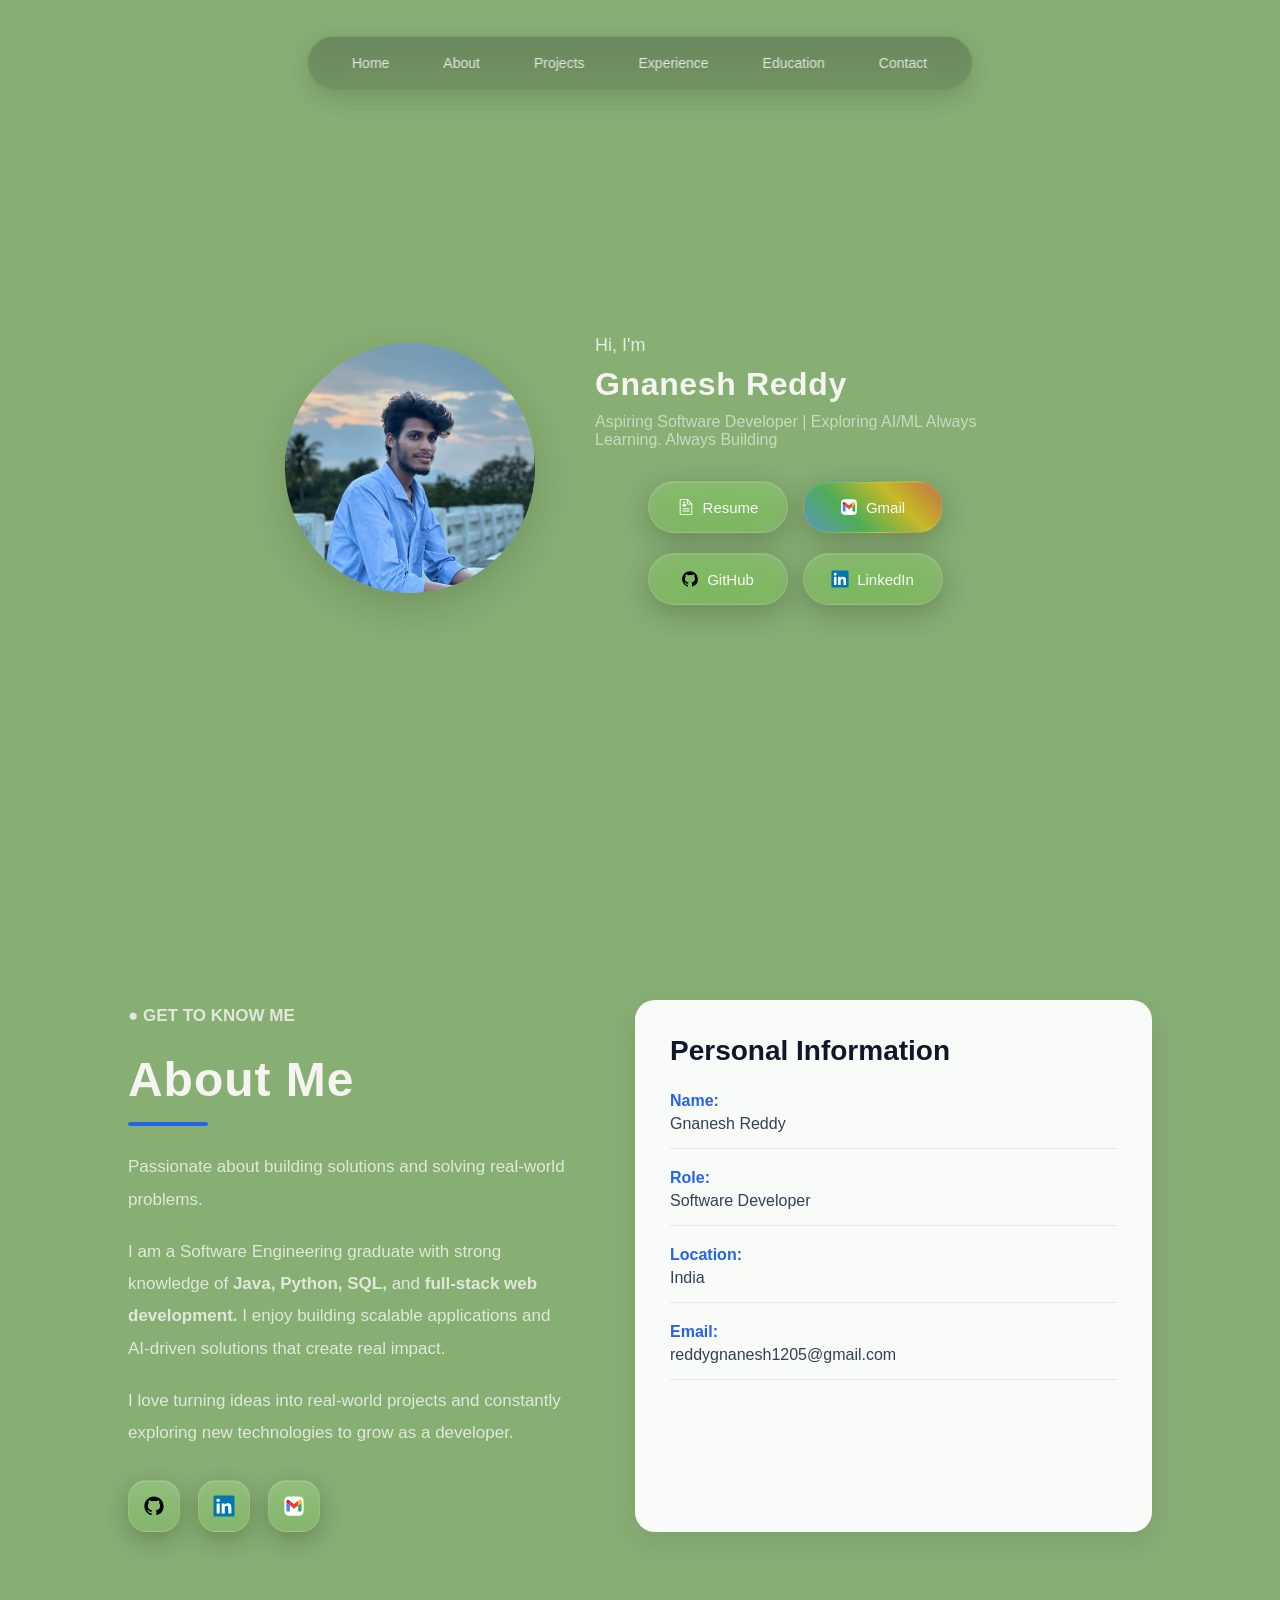
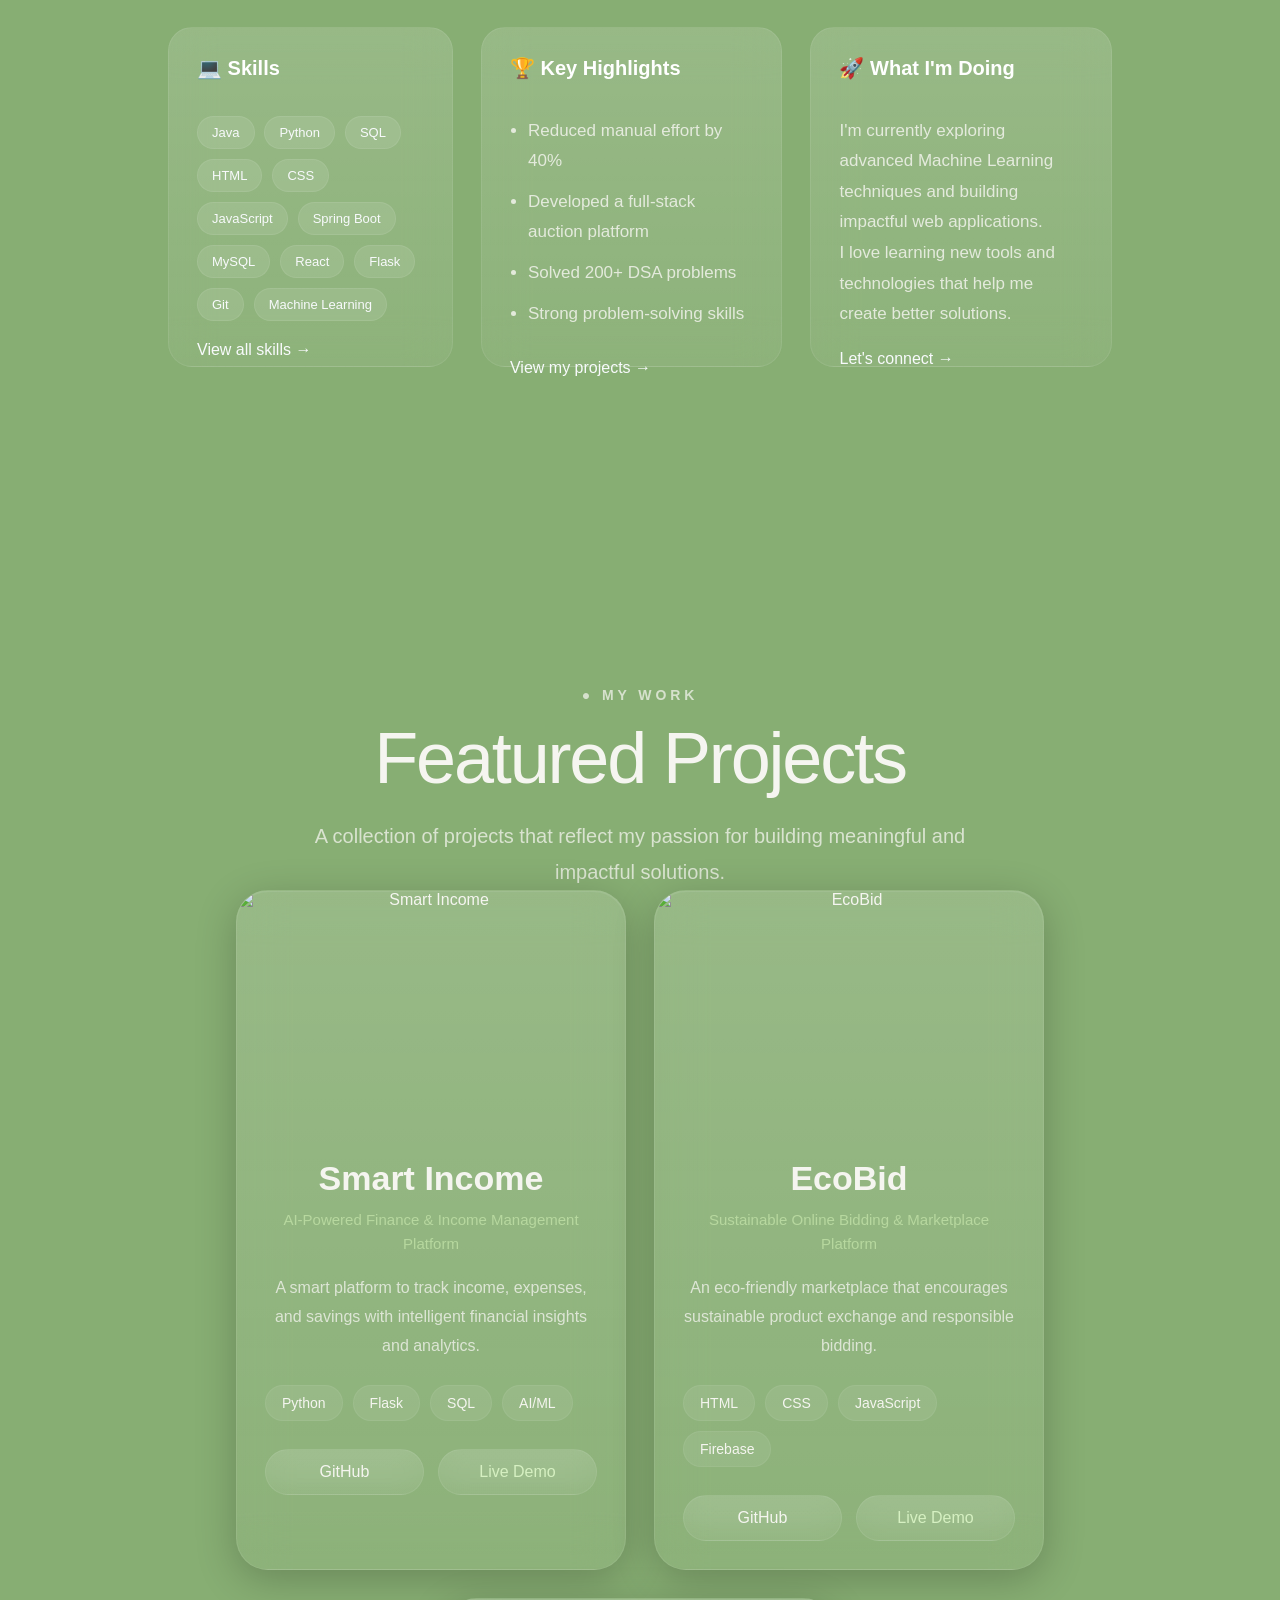
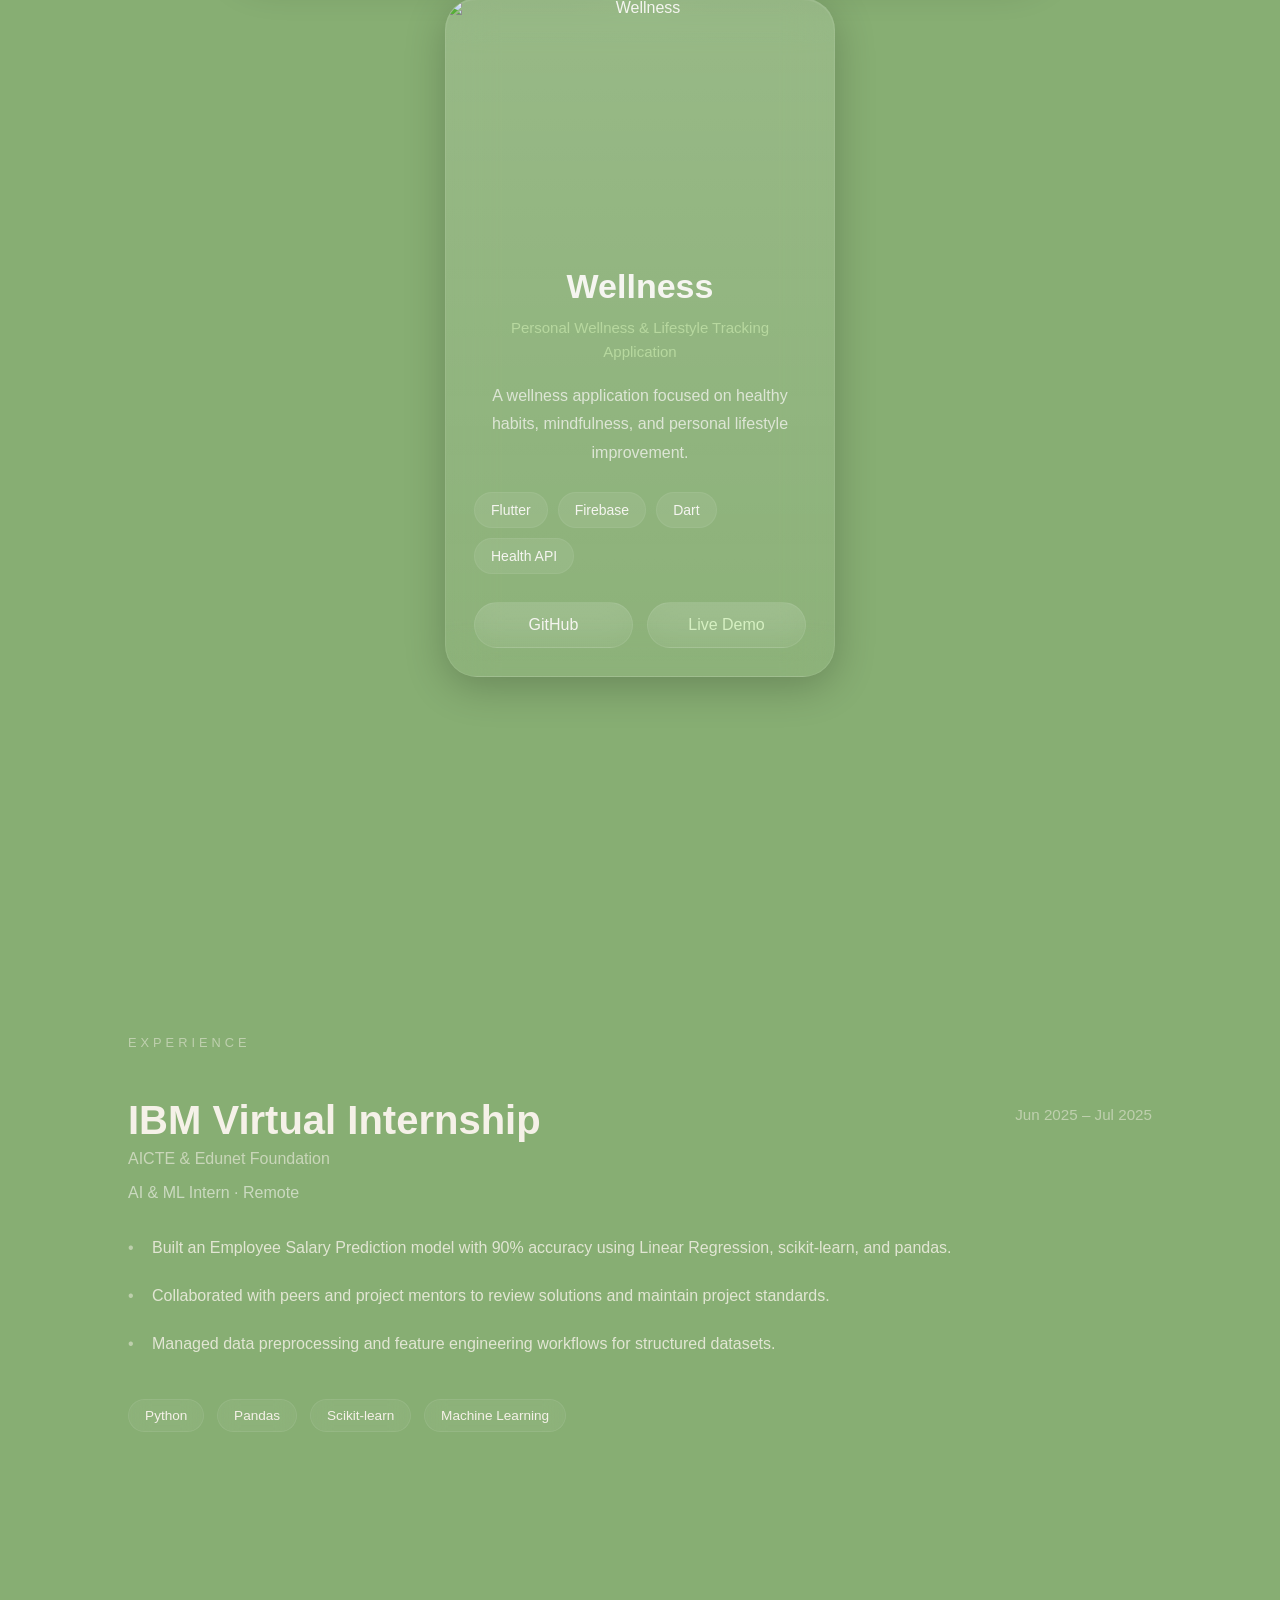
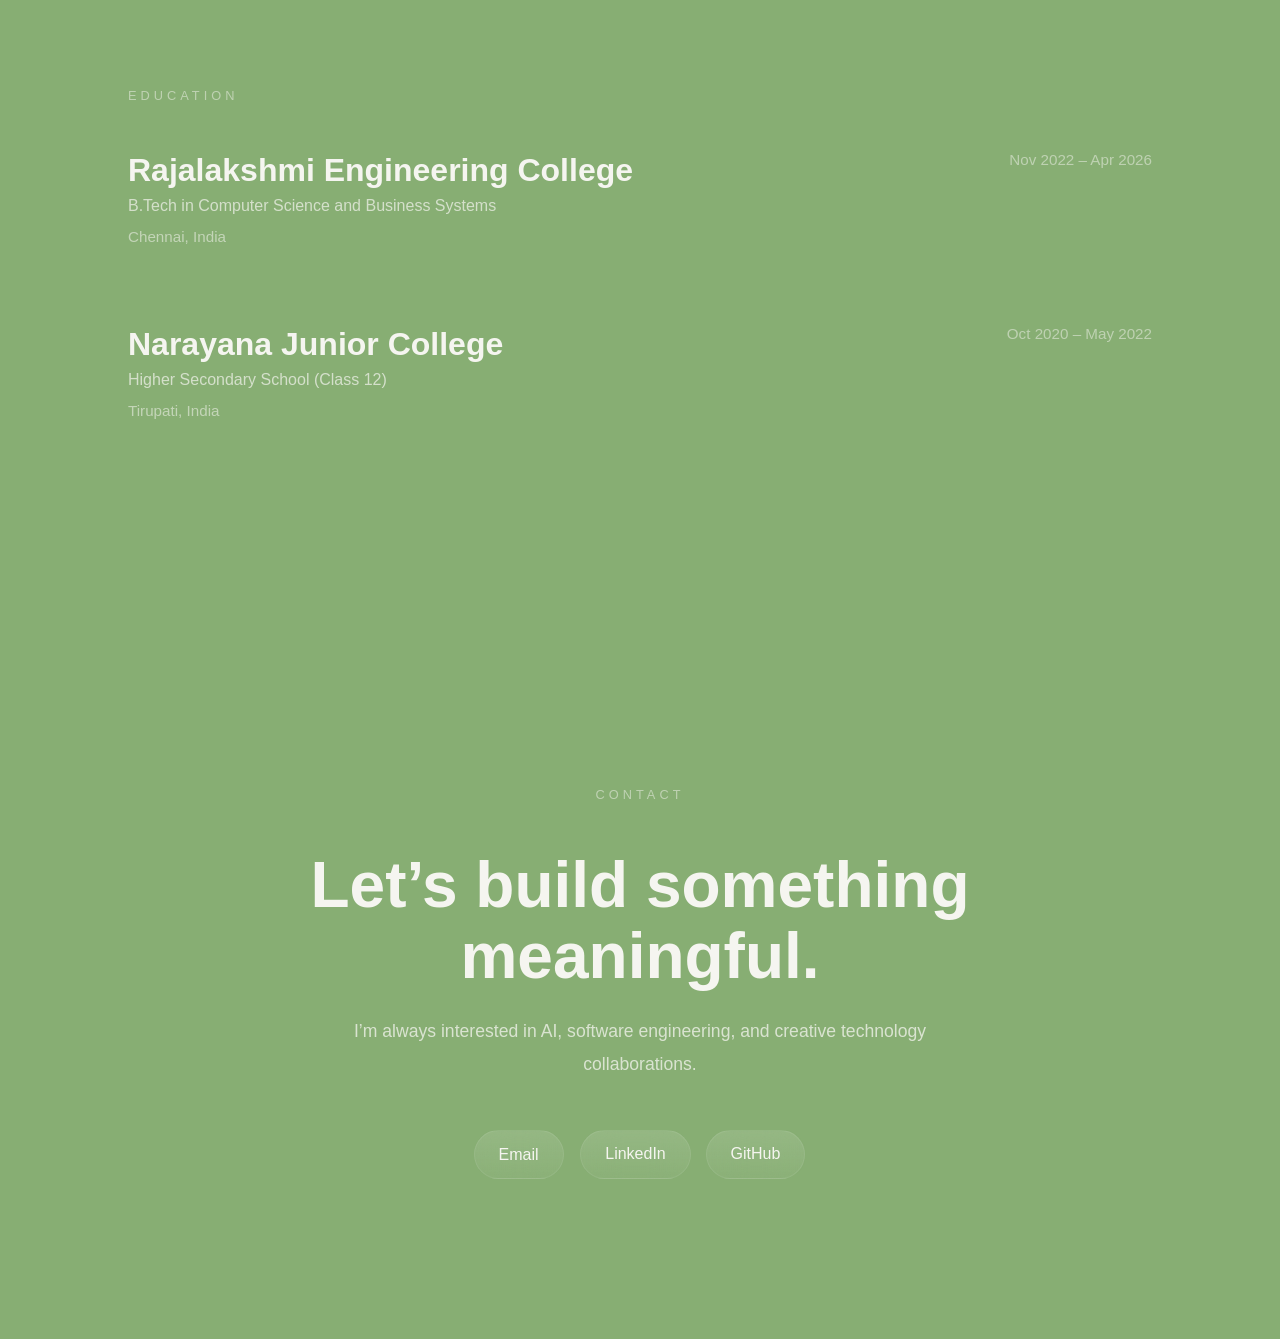
==== commit d01eebf2: "improved html" ====
--- a/Index-page/index.html
+++ b/Index-page/index.html
@@ -450,12 +450,8 @@
   </div>
 
 </section>
-    <button onclick="callData()">Call API</button>
-    <marquee>
-        <div id="api-data">
-        </div>
-    </marquee>
-    <!-- Link JS -->
+
+<!-- Link JS -->
     <script src="main.js"></script>
 </body>
 </html>
